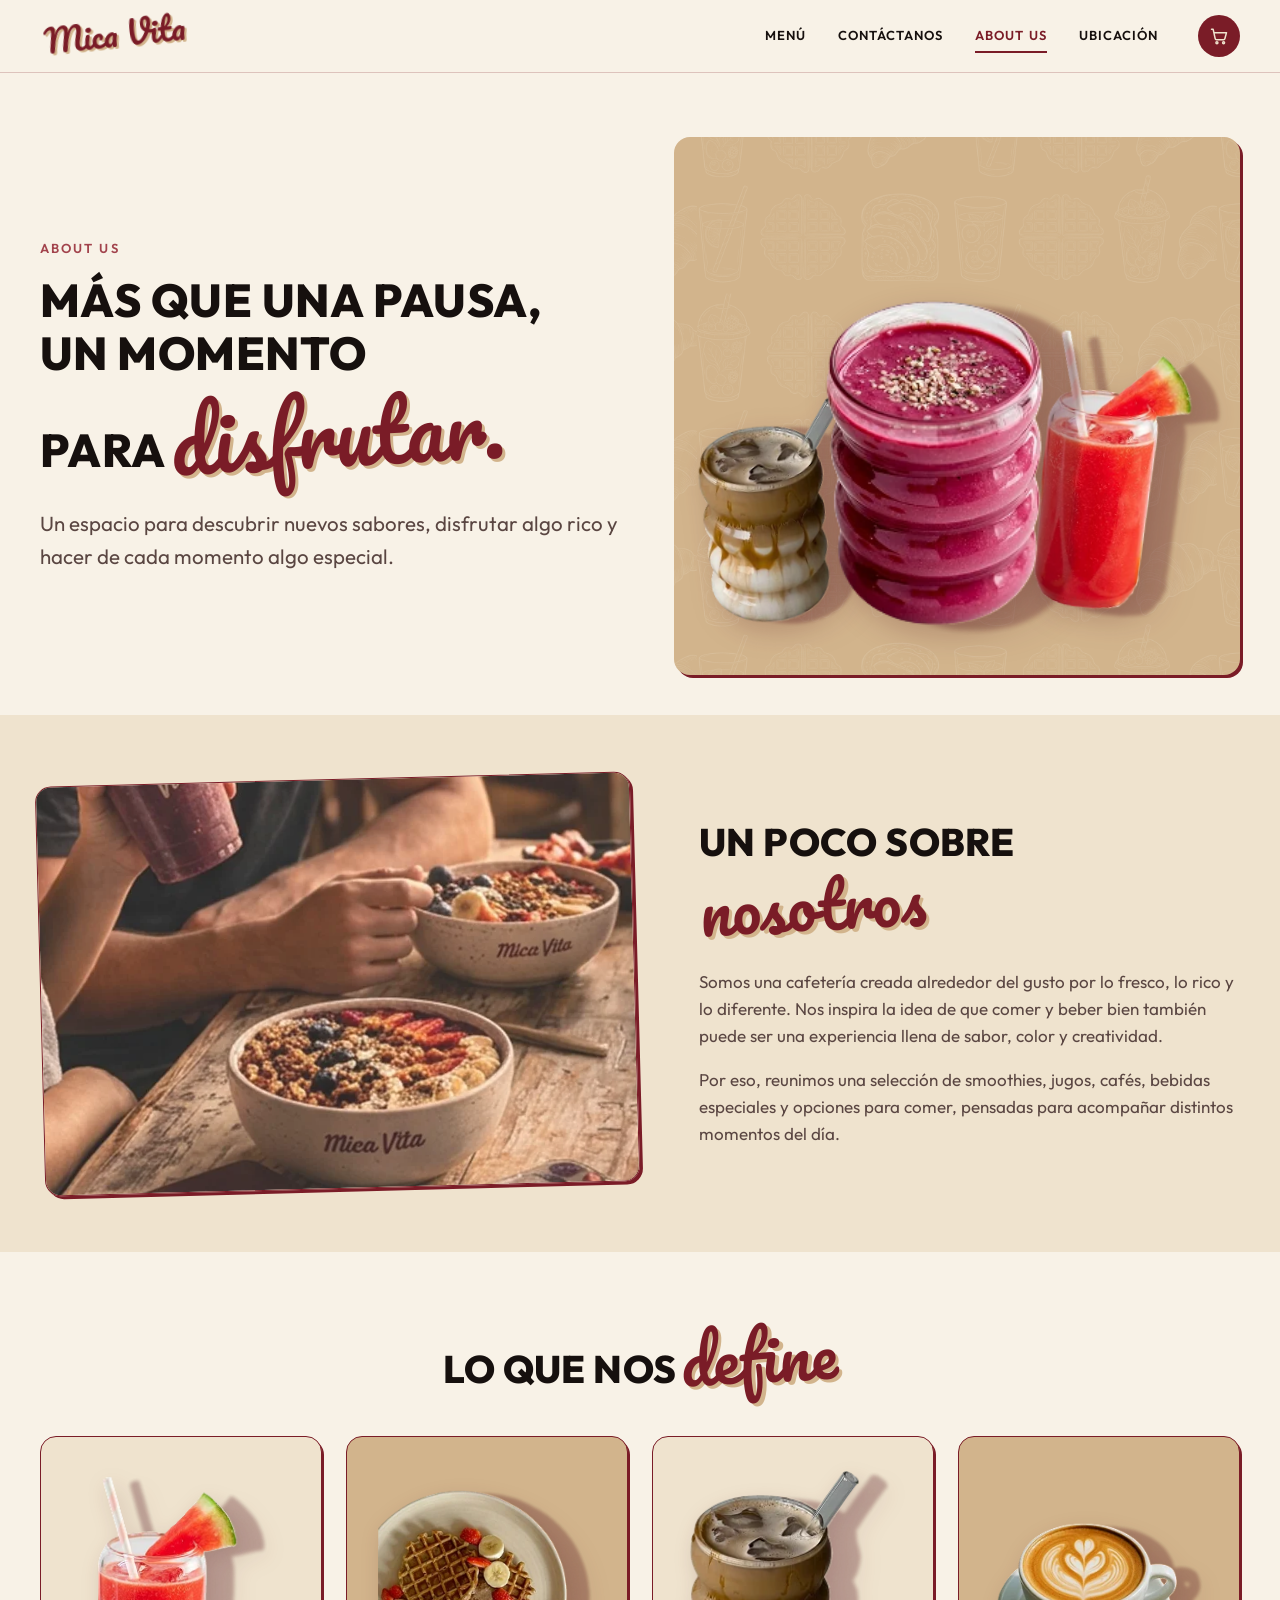
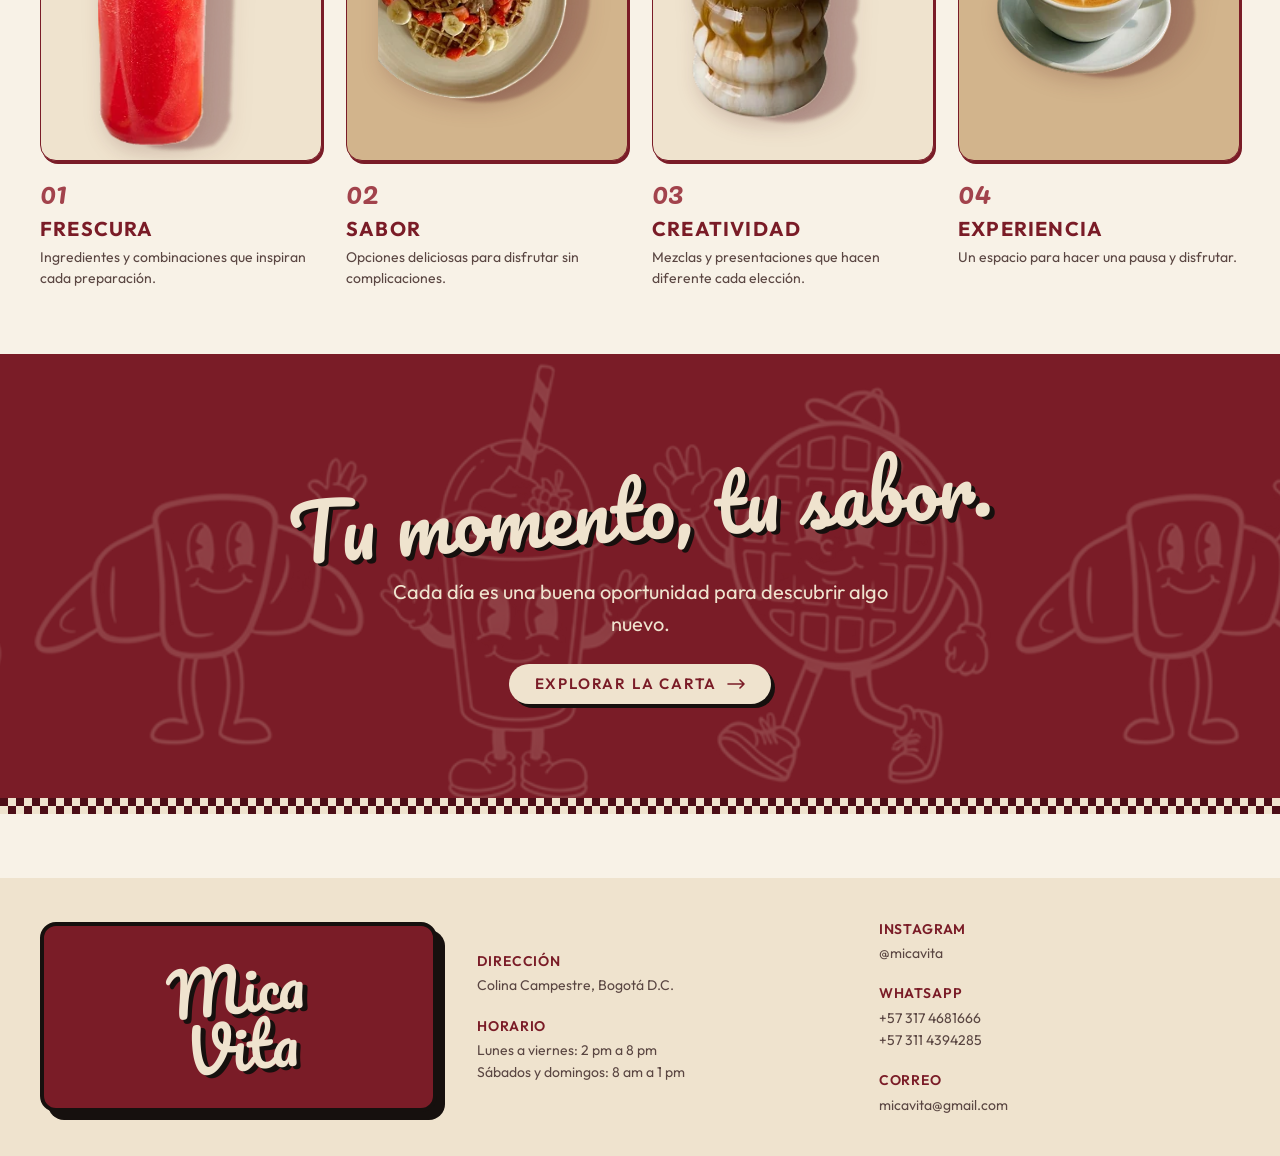
==== about.html @ 63eb03be "Agrega las páginas About us y Ubicación - about.html: hero, historia, lo que nos define y cierre con" ====
<!doctype html>
<html lang="es-CO">
<head>
  <meta charset="utf-8">
  <meta name="viewport" content="width=device-width, initial-scale=1">
  <title>About us · Mica Vita</title>
  <meta name="description" content="Conoce Mica Vita: una cafetería creada alrededor del gusto por lo fresco, lo rico y lo diferente.">
  <meta name="theme-color" content="#7A1C27">
  <link rel="icon" href="img/illustrations/favicon.svg" type="image/svg+xml">
  <link rel="preload" href="fonts/Pacifico-Regular.woff2" as="font" type="font/woff2" crossorigin>
  <link rel="stylesheet" href="css/tokens.css">
  <link rel="stylesheet" href="css/base.css">
  <link rel="stylesheet" href="css/components.css">
</head>
<body data-page="about">
  <a class="skip-link" href="#contenido">Saltar al contenido</a>

  <!-- SECCIÓN A -->
  <header class="site-header">
    <div class="container header-inner">
      <a class="logo" href="index.html" aria-label="Mica Vita, inicio">Mica Vita</a>
      <nav id="site-nav" class="site-nav" aria-label="Principal">
        <ul>
          <li><a href="menu.html" data-page="menu">Menú</a></li>
          <li><a href="contacto.html" data-page="contacto">Contáctanos</a></li>
          <li><a href="about.html" data-page="about">About us</a></li>
          <li><a href="ubicacion.html" data-page="ubicacion">Ubicación</a></li>
        </ul>
      </nav>
      <button class="cart-btn" type="button" aria-label="Carrito, 0 productos">
        <svg width="20" height="20" viewBox="0 0 24 24" fill="none" stroke="currentColor" stroke-width="1.8" stroke-linecap="round" stroke-linejoin="round" aria-hidden="true"><path d="M3 4h2l2.4 11.2a1.5 1.5 0 0 0 1.5 1.2h8.6a1.5 1.5 0 0 0 1.5-1.1L21 8H6.2"/><circle cx="9.5" cy="20" r="1.2"/><circle cx="17.5" cy="20" r="1.2"/></svg>
        <span class="cart-count" hidden>0</span>
      </button>
      <button class="nav-toggle" type="button" aria-expanded="false" aria-controls="site-nav" aria-label="Abrir menú">
        <span></span><span></span><span></span>
      </button>
    </div>
  </header>

  <main id="contenido">
    <!-- SECCIÓN A · Hero -->
    <section class="ab-hero container" aria-labelledby="ab-hero-title">
      <div class="ab-hero-copy">
        <p class="eyebrow">About us</p>
        <h1 class="mix-title" id="ab-hero-title"><span class="mix-sans">Más que una pausa, un momento para</span> <span class="mix-script">disfrutar.</span></h1>
        <p class="ab-lead">Un espacio para descubrir nuevos sabores, disfrutar algo rico y hacer de cada momento algo especial.</p>
      </div>
      <div class="ab-hero-art" aria-hidden="true">
        <img class="ab-hero-main" src="img/menu/frutos-rojos.webp" alt="" width="600" height="700">
        <img class="ab-hero-side ab-hero-side--a" src="img/menu/iced-latte.webp" alt="" width="600" height="700" loading="lazy">
        <img class="ab-hero-side ab-hero-side--b" src="img/menu/sandia.webp" alt="" width="600" height="700" loading="lazy">
      </div>
    </section>

    <!-- SECCIÓN B · Nuestra historia -->
    <section class="ab-story" aria-labelledby="ab-story-title">
      <div class="container ab-story-inner">
        <figure class="ab-story-photo">
          <img src="img/home/hecho-para-disfrutar.webp" alt="Bowls de açaí con frutas frescas, granola y un smoothie Mica Vita sobre una mesa de madera" width="900" height="563" loading="lazy">
        </figure>
        <div class="ab-story-copy">
          <h2 class="mix-title" id="ab-story-title"><span class="mix-sans">Un poco sobre</span> <span class="mix-script">nosotros</span></h2>
          <p>Somos una cafetería creada alrededor del gusto por lo fresco, lo rico y lo diferente. Nos inspira la idea de que comer y beber bien también puede ser una experiencia llena de sabor, color y creatividad.</p>
          <p>Por eso, reunimos una selección de smoothies, jugos, cafés, bebidas especiales y opciones para comer, pensadas para acompañar distintos momentos del día.</p>
        </div>
      </div>
    </section>

    <!-- SECCIÓN C · Nuestra esencia -->
    <section class="section container ab-essence" aria-labelledby="ab-essence-title">
      <h2 class="mix-title mix-title--center" id="ab-essence-title"><span class="mix-sans">Lo que nos</span> <span class="mix-script">define</span></h2>
      <ul class="essence-grid">
        <li class="essence-card">
          <div class="essence-media essence-media--beige"><img src="img/menu/sandia.webp" alt="Jugo de sandía con una tajada de sandía fresca" width="600" height="700" loading="lazy"></div>
          <span class="essence-num">01</span>
          <h3>Frescura</h3>
          <p>Ingredientes y combinaciones que inspiran cada preparación.</p>
        </li>
        <li class="essence-card">
          <div class="essence-media essence-media--tan"><img src="img/menu/wafle.webp" alt="Wafle de banano y avena con fresas y banano" width="600" height="700" loading="lazy"></div>
          <span class="essence-num">02</span>
          <h3>Sabor</h3>
          <p>Opciones deliciosas para disfrutar sin complicaciones.</p>
        </li>
        <li class="essence-card">
          <div class="essence-media essence-media--beige"><img src="img/menu/iced-latte.webp" alt="Iced latte en vaso de vidrio ondulado" width="600" height="700" loading="lazy"></div>
          <span class="essence-num">03</span>
          <h3>Creatividad</h3>
          <p>Mezclas y presentaciones que hacen diferente cada elección.</p>
        </li>
        <li class="essence-card">
          <div class="essence-media essence-media--tan"><img src="img/menu/latte.webp" alt="Latte con arte en la espuma" width="600" height="700" loading="lazy"></div>
          <span class="essence-num">04</span>
          <h3>Experiencia</h3>
          <p>Un espacio para hacer una pausa y disfrutar.</p>
        </li>
      </ul>
    </section>

    <!-- SECCIÓN D · Mensaje de cierre -->
    <section class="brand-banner brand-banner--home cta-banner" aria-labelledby="ab-cta-title">
      <div class="cta-inner">
        <h2 class="cta-title" id="ab-cta-title">Tu momento, tu sabor.</h2>
        <p class="cta-text">Cada día es una buena oportunidad para descubrir algo nuevo.</p>
        <a class="btn btn--light" href="menu.html">Explorar la carta <svg width="18" height="10" viewBox="0 0 18 10" fill="none" stroke="currentColor" stroke-width="1.6" stroke-linecap="round" stroke-linejoin="round" aria-hidden="true"><path d="M1 5h16M13 1l4 4-4 4"/></svg></a>
      </div>
    </section>
  </main>

  <!-- SECCIÓN Z -->
  <footer class="site-footer" id="ubicacion">
    <div class="container footer-inner">
      <a class="footer-brand" href="index.html" aria-label="Mica Vita, inicio">
        <span class="logo">Mica<br>Vita</span>
      </a>
      <div class="footer-col">
        <p class="footer-label">Dirección</p>
        <p>Colina Campestre, Bogotá D.C.</p>
        <p class="footer-label">Horario</p>
        <p>Lunes a viernes: 2 pm a 8 pm</p>
        <p>Sábados y domingos: 8 am a 1 pm</p>
      </div>
      <div class="footer-col">
        <p class="footer-label">Instagram</p>
        <a href="https://instagram.com/micavita" target="_blank" rel="noopener">@micavita</a>
        <p class="footer-label">WhatsApp</p>
        <a href="https://wa.me/573174681666" target="_blank" rel="noopener">+57 317 4681666</a>
        <a href="https://wa.me/573114394285" target="_blank" rel="noopener">+57 311 4394285</a>
        <p class="footer-label">Correo</p>
        <a href="mailto:micavita@gmail.com">micavita@gmail.com</a>
      </div>
    </div>
  </footer>

  <script src="js/main.js"></script>
</body>
</html>
---- css/tokens.css ----
/* ==========================================================
   Mica Vita — Design tokens
   ========================================================== */

/* Fuentes de marca (colocar los .woff2 en /fonts).
   Si no están, el sitio usa Pacifico y Outfit (incluidas en /fonts),
   las alternativas que indica el manual de marca. */
@font-face {
  font-family: "Bukhari Script";
  src: url("../fonts/BukhariScript.woff2") format("woff2");
  font-weight: 400;
  font-display: swap;
}
@font-face {
  font-family: "Utendo";
  src: url("../fonts/Utendo-Regular.woff2") format("woff2");
  font-weight: 400;
  font-display: swap;
}
@font-face {
  font-family: "Utendo";
  src: url("../fonts/Utendo-SemiBold.woff2") format("woff2");
  font-weight: 600;
  font-display: swap;
}
@font-face {
  font-family: "Utendo";
  src: url("../fonts/Utendo-Bold.woff2") format("woff2");
  font-weight: 700;
  font-display: swap;
}

/* Alternativas abiertas (OFL) incluidas en /fonts */
@font-face { font-family: "Pacifico"; src: url("../fonts/Pacifico-Regular.woff2") format("woff2"); font-weight: 400; font-display: swap; }
@font-face { font-family: "Outfit"; src: url("../fonts/Outfit-400.woff2") format("woff2"); font-weight: 400; font-display: swap; }
@font-face { font-family: "Outfit"; src: url("../fonts/Outfit-600.woff2") format("woff2"); font-weight: 600; font-display: swap; }
@font-face { font-family: "Outfit"; src: url("../fonts/Outfit-700.woff2") format("woff2"); font-weight: 700; font-display: swap; }
@font-face { font-family: "Outfit"; src: url("../fonts/Outfit-800.woff2") format("woff2"); font-weight: 800; font-display: swap; }

:root {
  /* Primario */
  --color-primary: #7A1C27;
  --color-primary-dark: #4C0E17;
  --color-primary-light: #A2434C;

  /* Secundario */
  --color-beige: #EFE3CE;
  --color-tan: #D2B48C;

  /* Neutros */
  --color-black: #16100E; /* Negro Espresso (manual de marca) */
  --color-text: #5A4642;
  --color-bg: #F8F2E7;
  --color-white: #FFFDF9;

  /* Promociones */
  --color-promo: #EFE3CE;

  /* Estados */
  --color-success: #2E6B3F;
  --color-error: #B3261E;

  /* Tipografía */
  --font-script: "Bukhari Script", "Pacifico", "Brush Script MT", cursive;
  --font-sans: "Utendo", "Outfit", "Helvetica Neue", Arial, sans-serif;

  --fs-h1: 72px;
  --fs-h2: 48px;
  --fs-h3: 28px;
  --fs-body: 17px;
  --fs-btn: 15px;
  --fs-small: 14px;
  --fs-xs: 12px;

  /* Espaciado */
  --space-1: 4px;
  --space-2: 8px;
  --space-3: 16px;
  --space-4: 24px;
  --space-5: 40px;
  --space-6: 64px;

  /* Radios */
  --radius-sm: 8px;
  --radius-md: 16px;
  --radius-pill: 999px;

  /* Sombras retro */
  --shadow-retro: 3px 3px 0 var(--color-primary);
  --shadow-retro-soft: 3px 3px 0 var(--color-tan);
  --shadow-hard: 4px 4px 0 var(--color-black);
  --tilt: -6deg; /* inclinación del logo: entre -5° y -8° */

  /* Layout */
  --container: 1200px;
  --header-h: 72px;
}

@media (max-width: 767px) {
  :root {
    --fs-h1: 48px;
    --fs-h2: 36px;
    --fs-h3: 22px;
    --fs-body: 16px;
    --header-h: 64px;
  }
}
---- css/base.css ----
/* ==========================================================
   Mica Vita — Base
   ========================================================== */

*,
*::before,
*::after {
  box-sizing: border-box;
}

html {
  scroll-behavior: smooth;
  scroll-padding-top: calc(var(--header-h) + 16px);
  -webkit-text-size-adjust: 100%;
}

@media (prefers-reduced-motion: reduce) {
  html { scroll-behavior: auto; }
  *, *::before, *::after { transition: none !important; animation: none !important; }
}

body {
  margin: 0;
  background: var(--color-bg);
  color: var(--color-text);
  font-family: var(--font-sans);
  font-size: var(--fs-body);
  line-height: 1.6;
  -webkit-font-smoothing: antialiased;
  overflow-x: hidden;
}

img,
svg {
  display: block;
  max-width: 100%;
}

a {
  color: inherit;
}

button {
  font: inherit;
}

h1,
h2,
h3,
p {
  margin: 0;
}

h1 {
  font-family: var(--font-script);
  font-weight: 400;
  font-size: var(--fs-h1);
  line-height: 1.2;
  color: var(--color-primary);
}

h2 {
  font-family: var(--font-script);
  font-weight: 400;
  font-size: var(--fs-h2);
  line-height: 1.25;
  color: var(--color-primary);
  text-wrap: balance;
}

h3 {
  font-family: var(--font-sans);
  font-weight: 700;
  font-size: var(--fs-h3);
  line-height: 1.2;
  text-transform: uppercase;
  color: var(--color-black);
}

.container {
  width: min(100% - 32px, var(--container));
  margin-inline: auto;
}

.section {
  padding-block: var(--space-5);
}

:focus-visible {
  outline: 2px solid var(--color-primary-light);
  outline-offset: 3px;
}

.sr-only {
  position: absolute;
  width: 1px;
  height: 1px;
  padding: 0;
  margin: -1px;
  overflow: hidden;
  clip: rect(0, 0, 0, 0);
  white-space: nowrap;
  border: 0;
}

.skip-link {
  position: absolute;
  left: 16px;
  top: -60px;
  z-index: 200;
  background: var(--color-primary);
  color: var(--color-beige);
  padding: 10px 16px;
  border-radius: var(--radius-pill);
  text-decoration: none;
  font-weight: 600;
}
.skip-link:focus {
  top: 12px;
}

/* ---------- Botón ---------- */
.btn {
  display: inline-flex;
  align-items: center;
  justify-content: center;
  gap: 10px;
  min-height: 40px;
  padding: 10px 26px;
  border: 0;
  border-radius: var(--radius-pill);
  background: var(--color-primary);
  color: var(--color-beige);
  font-family: var(--font-sans);
  font-weight: 600;
  font-size: var(--fs-btn);
  line-height: 1;
  letter-spacing: 0.12em;
  text-transform: uppercase;
  text-decoration: none;
  cursor: pointer;
  transition: background-color 0.2s ease, transform 0.2s ease;
}
.btn:hover {
  background: var(--color-primary-dark);
}
.btn:active {
  transform: translateY(1px);
}
.btn svg {
  transition: transform 0.2s ease;
}
.btn:hover svg {
  transform: translateX(3px);
}

/* ---------- Imágenes con respaldo ---------- */
.media {
  position: relative;
  overflow: hidden;
  --ph-color: var(--color-primary);
}
.media > img {
  width: 100%;
  height: 100%;
  object-fit: cover;
}
.media.is-missing::after {
  content: attr(data-label);
  position: absolute;
  inset: 0;
  display: grid;
  place-items: center;
  padding: 12px;
  text-align: center;
  font-family: var(--font-script);
  font-size: clamp(22px, 3vw, 40px);
  line-height: 1.05;
  color: var(--ph-color);
  opacity: 0.35;
}
---- css/components.css ----
/* ==========================================================
   Mica Vita — Componentes
   ========================================================== */

/* ---------- SECCIÓN A · Header ---------- */
.site-header {
  position: sticky;
  top: 0;
  z-index: 50;
  background: var(--color-bg);
  border-bottom: 1px solid rgba(122, 28, 39, 0.22);
}

.header-inner {
  position: relative;
  display: flex;
  align-items: center;
  gap: var(--space-5);
  min-height: var(--header-h);
}

.logo {
  display: inline-block;
  margin-right: auto;
  padding: 4px 4px 8px;
  font-family: var(--font-script);
  font-size: 32px;
  line-height: 1.1;
  transform: rotate(var(--tilt));
  text-shadow: 2px 2px 0 var(--color-tan);
  color: var(--color-primary);
  text-decoration: none;
  white-space: nowrap;
}

.site-nav ul {
  display: flex;
  gap: 32px;
  margin: 0;
  padding: 0;
  list-style: none;
}

.site-nav a {
  display: inline-block;
  padding: 6px 0;
  border-bottom: 2px solid transparent;
  font-size: 13px;
  font-weight: 600;
  letter-spacing: 0.08em;
  text-transform: uppercase;
  text-decoration: none;
  color: var(--color-black);
  transition: color 0.2s ease, border-color 0.2s ease;
}
.site-nav a:hover,
.site-nav a[aria-current="page"] {
  color: var(--color-primary);
  border-color: var(--color-primary);
}

.cart-btn {
  position: relative;
  flex: none;
  display: grid;
  place-items: center;
  width: 42px;
  height: 42px;
  border: 0;
  border-radius: 50%;
  background: var(--color-primary);
  color: var(--color-beige);
  cursor: pointer;
  transition: background-color 0.2s ease;
}
.cart-btn:hover {
  background: var(--color-primary-dark);
}
.cart-count {
  position: absolute;
  top: -4px;
  right: -4px;
  display: grid;
  place-items: center;
  min-width: 19px;
  height: 19px;
  padding: 0 5px;
  border-radius: 10px;
  background: var(--color-tan);
  color: var(--color-primary-dark);
  font-size: 11px;
  font-weight: 700;
  line-height: 1;
}
.cart-count[hidden] {
  display: none;
}
.cart-btn.is-bumped {
  animation: bump 0.35s ease;
}
@keyframes bump {
  40% { transform: scale(1.15); }
}

.nav-toggle {
  display: none;
  flex: none;
  flex-direction: column;
  justify-content: center;
  gap: 5px;
  width: 42px;
  height: 42px;
  padding: 0 10px;
  border: 1.5px solid var(--color-primary);
  border-radius: 50%;
  background: transparent;
  cursor: pointer;
}
.nav-toggle span {
  display: block;
  height: 2px;
  border-radius: 2px;
  background: var(--color-primary);
  transition: transform 0.2s ease, opacity 0.2s ease;
}
.nav-toggle[aria-expanded="true"] span:nth-child(1) { transform: translateY(7px) rotate(45deg); }
.nav-toggle[aria-expanded="true"] span:nth-child(2) { opacity: 0; }
.nav-toggle[aria-expanded="true"] span:nth-child(3) { transform: translateY(-7px) rotate(-45deg); }

@media (max-width: 860px) {
  .header-inner { gap: var(--space-3); }
  .site-nav ul { gap: 20px; }
}

@media (max-width: 767px) {
  .logo { font-size: 27px; }
  .nav-toggle { display: flex; }
  .site-nav {
    position: absolute;
    top: 100%;
    left: -16px;
    right: -16px;
    display: none;
    background: var(--color-bg);
    border-bottom: 1px solid rgba(122, 28, 39, 0.22);
    box-shadow: 0 12px 24px rgba(76, 14, 23, 0.08);
  }
  .site-nav.is-open { display: block; }
  .site-nav ul {
    flex-direction: column;
    gap: 0;
    padding: 4px 16px 16px;
  }
  .site-nav a {
    display: block;
    padding: 14px 0;
    border-bottom: 1px solid rgba(122, 28, 39, 0.12);
  }
  .site-nav a[aria-current="page"] {
    border-bottom-color: rgba(122, 28, 39, 0.12);
  }
}

/* ---------- Home · Hero ---------- */
.hero {
  padding-top: var(--space-4);
}
.hero-frame {
  position: relative;
}
.hero-sticker {
  position: absolute;
  top: 7%;
  left: 50%;
  display: grid;
  justify-items: center;
  padding: 0.6em 1.6em 0.75em;
  border: 4px solid var(--color-black);
  border-radius: var(--radius-pill);
  background: var(--color-beige);
  box-shadow: 8px 8px 0 var(--color-black);
  font-size: clamp(12px, 2.2vw, 30px);
  line-height: 1;
  transform: translateX(-50%) rotate(var(--tilt));
  pointer-events: none;
}
.hero-sticker b {
  font-family: var(--font-sans);
  font-weight: 800;
  font-size: 1.5em;
  letter-spacing: 0.01em;
  color: var(--color-black);
}
.hero-sticker i {
  margin-top: 0.1em;
  font-family: var(--font-script);
  font-style: normal;
  font-size: 1.7em;
  line-height: 1.2;
  color: var(--color-primary);
}
.hero-media {
  aspect-ratio: 16 / 8.5;
  border-radius: var(--radius-md);
  background: linear-gradient(135deg, #6b3a2c 0%, #3a1d16 60%, #2a1410 100%);
  --ph-color: var(--color-beige);
}
@media (max-width: 767px) {
  .hero-media { aspect-ratio: 4 / 3.4; }
}

/* ---------- Home · Hecho para disfrutar ---------- */
.about {
  margin-top: var(--space-5);
  background: var(--color-beige);
  padding-block: var(--space-4);
}
.about-inner {
  display: grid;
  grid-template-columns: minmax(0, 1fr) minmax(0, 1.4fr);
  gap: var(--space-5);
  align-items: center;
}
.about-media {
  aspect-ratio: 16 / 10;
  border-radius: 14px;
  background: linear-gradient(135deg, #8a5a44, #4a2a20);
  --ph-color: var(--color-beige);
}
.about-title {
  display: flex;
  flex-wrap: wrap;
  align-items: baseline;
  gap: 4px 12px;
  margin-bottom: var(--space-3);
  font-family: var(--font-sans);
  font-weight: 600;
  font-size: 22px;
  letter-spacing: 0.04em;
  line-height: 1.2;
  color: var(--color-black);
  text-transform: uppercase;
}
.about-title .script {
  font-family: var(--font-script);
  font-weight: 400;
  font-size: 46px;
  letter-spacing: 0;
  text-transform: none;
  color: var(--color-primary);
}
.about-copy p {
  max-width: 56ch;
}
.about-actions {
  display: flex;
  justify-content: flex-end;
  margin-top: var(--space-4);
}
@media (max-width: 767px) {
  .about-inner { grid-template-columns: 1fr; gap: var(--space-4); }
  .about-title .script { font-size: 40px; }
  .about-actions { justify-content: flex-start; }
}

/* ---------- Encabezado de sección ---------- */
.section-head {
  display: flex;
  flex-wrap: wrap;
  align-items: baseline;
  gap: 4px 14px;
  margin-bottom: var(--space-4);
}
.section-head .kicker {
  font-size: 13px;
  font-weight: 600;
  letter-spacing: 0.06em;
  text-transform: uppercase;
  color: var(--color-black);
}

/* ---------- Home · Best Sellers ---------- */
.bs-grid {
  display: grid;
  grid-template-columns: repeat(3, minmax(0, 1fr));
  gap: var(--space-4);
  margin: 0;
  padding: 0;
  list-style: none;
}
.bs-media {
  aspect-ratio: 1 / 0.86;
  border-radius: var(--radius-md);
  background: var(--color-tan);
  box-shadow: var(--shadow-retro);
}
.bs-media > img {
  width: 74%;
  object-fit: contain;
  object-position: center;
  padding: 6% 0 6% 6%;
}
.bs-media.is-missing::after {
  justify-content: start;
  padding-left: 18%;
}
.bs-name {
  position: absolute;
  top: 0;
  right: 6%;
  bottom: 0;
  z-index: 1;
  display: flex;
  align-items: center;
  justify-content: center;
  writing-mode: vertical-rl;
  transform: rotate(180deg);
  font-family: var(--font-script);
  font-size: clamp(36px, 4.4vw, 56px);
  line-height: 1;
  color: var(--color-beige);
  text-shadow: -3px 3px 0 var(--color-primary);
  pointer-events: none;
}
.bs-info {
  margin-top: var(--space-3);
  padding: 16px 18px;
  border: 1px solid rgba(122, 28, 39, 0.25);
  border-radius: 14px;
  background: var(--color-beige);
  box-shadow: var(--shadow-retro-soft);
}
.bs-info h3 {
  margin-bottom: 6px;
  font-size: 14px;
  font-weight: 600;
  letter-spacing: 0.04em;
  color: var(--color-primary);
}
.bs-info p {
  font-size: var(--fs-small);
  line-height: 1.55;
}
@media (max-width: 767px) {
  .bs-grid { grid-template-columns: 1fr; gap: var(--space-5); }
}

/* ---------- Banners de marca ---------- */
.brand-banner {
  position: relative;
  display: grid;
  place-items: center;
  overflow: hidden;
  padding: 120px 16px;
  background: var(--color-primary);
  isolation: isolate;
}
.brand-banner::before {
  content: "";
  position: absolute;
  inset: 0;
  z-index: -1;
  background: url("../img/illustrations/pattern.svg") repeat center / 240px;
  opacity: 0.13;
}
.brand-banner::after {
  content: "";
  position: absolute;
  left: 0;
  right: 0;
  bottom: 0;
  height: 16px;
  background: repeating-conic-gradient(var(--color-beige) 0 25%, var(--color-primary-dark) 0 50%) 0 0 / 16px 16px;
}
.banner-mascot {
  position: absolute;
  bottom: 16px;
  z-index: 0;
  height: 70%;
  width: auto;
  opacity: 0.38;
  pointer-events: none;
}
.banner-mascot--left { left: max(2%, 12px); }
.banner-mascot--right { right: max(2%, 12px); }
@media (max-width: 767px) {
  .banner-mascot { height: 44%; opacity: 0.5; }
}
.banner-phrase {
  position: relative;
  z-index: 1;
  text-shadow: 4px 4px 0 var(--color-black);
  font-family: var(--font-script);
  font-weight: 400;
  font-size: clamp(42px, 6vw, 76px);
  line-height: 1.1;
  color: var(--color-beige);
  text-align: center;
  transform: rotate(-4deg);
}
.banner-phrase::after {
  content: "";
  display: block;
  width: 100%;
  height: 3px;
  margin: 6px 0 0;
  border-radius: 3px;
  background: var(--color-tan);
  transform: rotate(-1.2deg);
  box-shadow: none;
}

.brand-banner--menu {
  padding-block: 72px;
}
.banner-label {
  position: relative;
  z-index: 1;
  padding: 6px 44px 14px;
  border-radius: 14px;
  background: var(--color-beige);
  border: 4px solid var(--color-black);
  box-shadow: 8px 8px 0 var(--color-black);
  transform: rotate(-4deg);
}
.banner-label h1 {
  font-size: clamp(44px, 5.4vw, 64px);
}
@media (max-width: 767px) {
  .brand-banner { padding-block: 84px; }
  .brand-banner--menu { padding-block: 56px; }
}

/* ---------- Carrusel (Merch y Menú) ---------- */
.carousel {
  display: grid;
  grid-template-columns: 76px 40px minmax(0, 1fr) 40px;
  gap: var(--space-3);
  align-items: center;
  margin-block: var(--space-5);
}
.rail {
  align-self: stretch;
  display: flex;
  align-items: center;
  justify-content: center;
  min-height: 260px;
  padding: 16px 0;
  border-radius: var(--radius-md);
  background: var(--color-primary);
  box-shadow: var(--shadow-retro-soft);
}
.rail h2 {
  writing-mode: vertical-rl;
  transform: rotate(180deg);
  font-size: 38px;
  line-height: 1.3;
  color: var(--color-beige);
  text-shadow: -3px 3px 0 var(--color-primary-dark);
}
.arrow {
  display: grid;
  place-items: center;
  width: 38px;
  height: 38px;
  padding: 0;
  border: 1.5px solid var(--color-primary);
  border-radius: 50%;
  background: transparent;
  color: var(--color-primary);
  cursor: pointer;
  transition: background-color 0.2s ease, color 0.2s ease, opacity 0.2s ease;
}
.arrow--prev svg {
  transform: rotate(180deg);
}
.arrow:hover:not(:disabled) {
  background: var(--color-primary);
  color: var(--color-beige);
}
.arrow:disabled {
  opacity: 0.3;
  cursor: default;
}
.carousel-track {
  --gap: 20px;
  --per-view: 3;
  display: grid;
  grid-auto-flow: column;
  grid-auto-columns: calc((100% - (var(--per-view) - 1) * var(--gap)) / var(--per-view));
  gap: var(--gap);
  margin: 0;
  padding: 4px 4px 22px;
  list-style: none;
  overflow-x: auto;
  overscroll-behavior-x: contain;
  scroll-snap-type: x mandatory;
  scrollbar-width: none;
}
.carousel-track::-webkit-scrollbar {
  display: none;
}
.carousel-track > li {
  scroll-snap-align: start;
}

@media (max-width: 1023px) {
  .carousel-track { --per-view: 2; }
}
@media (max-width: 767px) {
  .carousel {
    grid-template-columns: minmax(0, 1fr);
    gap: var(--space-3);
  }
  .rail {
    min-height: 0;
    padding: 10px 20px;
    justify-content: flex-start;
  }
  .rail h2 {
    writing-mode: horizontal-tb;
    transform: none;
    font-size: 34px;
  }
  .arrow { display: none; }
  .carousel-track {
    --gap: 14px;
    grid-auto-columns: 72%;
    margin-inline: -16px;
    padding-inline: 16px;
    scroll-padding-inline: 16px;
  }
}

/* ---------- Tarjeta de producto ---------- */
.card-media {
  aspect-ratio: 1 / 1.05;
  border: 1px solid var(--color-primary);
  border-radius: 14px;
  background: var(--color-white);
}
.card-media > img {
  object-fit: contain;
  padding: 8%;
}
.card-tag {
  position: absolute;
  right: 12px;
  bottom: 8px;
  z-index: 1;
  font-size: 12px;
  font-weight: 600;
  letter-spacing: 0.06em;
  color: var(--color-primary-light);
}
.card-info {
  position: relative;
  min-height: 128px;
  margin-top: 12px;
  padding: 12px 14px 18px;
  border: 1px solid var(--color-primary);
  border-radius: 14px;
  background: var(--color-beige);
  box-shadow: 2px 3px 0 var(--color-primary);
}
.card-name {
  margin-bottom: 4px;
  font-size: 14px;
  font-weight: 600;
  letter-spacing: 0.04em;
  color: var(--color-black);
}
.card-desc {
  margin-bottom: 8px;
  font-size: 13px;
  line-height: 1.5;
}
.card-price {
  font-size: 13px;
  font-weight: 600;
  color: var(--color-primary-light);
}
.add-btn {
  position: absolute;
  right: 10px;
  bottom: -15px;
  display: grid;
  place-items: center;
  width: 32px;
  height: 32px;
  padding: 0;
  border: 1px solid var(--color-primary);
  border-radius: 50%;
  background: var(--color-white);
  color: var(--color-primary);
  font-size: 19px;
  line-height: 1;
  cursor: pointer;
  transition: background-color 0.2s ease, color 0.2s ease, transform 0.15s ease;
}
.add-btn:hover {
  background: var(--color-primary);
  color: var(--color-beige);
}
.add-btn:active {
  transform: scale(0.92);
}

/* ---------- Menú · Intro y etiquetas ---------- */
.intro {
  padding-block: var(--space-6) var(--space-3);
  text-align: center;
}
.intro p {
  margin-top: var(--space-2);
  font-size: 13px;
  font-weight: 600;
  letter-spacing: 0.08em;
  text-transform: uppercase;
  color: var(--color-black);
}
.tag-legend {
  display: flex;
  flex-wrap: wrap;
  justify-content: center;
  gap: 12px 28px;
  margin: var(--space-4) 0 0;
  padding: 0;
  list-style: none;
}
.chip {
  display: inline-block;
  padding: 6px 22px;
  border: 1px solid var(--color-primary-light);
  border-radius: var(--radius-pill);
  background: var(--color-beige);
  box-shadow: 2px 2px 0 var(--color-primary-light);
  font-size: 12px;
  font-weight: 600;
  letter-spacing: 0.06em;
  text-transform: uppercase;
  color: var(--color-primary);
}

/* ---------- Contáctanos ---------- */
.contact {
  display: grid;
  grid-template-columns: minmax(0, 2fr) minmax(0, 3fr);
  gap: var(--space-6);
  align-items: start;
  padding-block: var(--space-6);
}
.contact-copy h1 {
  margin-bottom: var(--space-3);
  font-size: var(--fs-h2);
  line-height: 1.1;
}
.contact-copy p {
  max-width: 42ch;
}
.form {
  display: grid;
  grid-template-columns: repeat(2, minmax(0, 1fr));
  gap: 18px 32px;
}
.field {
  display: flex;
  flex-direction: column;
  gap: 6px;
}
.field--full {
  grid-column: 1 / -1;
}
.field label {
  font-size: 12px;
  font-weight: 600;
  letter-spacing: 0.08em;
  text-transform: uppercase;
  color: var(--color-black);
}
.field input,
.field textarea {
  width: 100%;
  padding: 9px 18px;
  border: 1px solid var(--color-primary);
  border-radius: var(--radius-pill);
  background: var(--color-beige);
  box-shadow: 2px 2px 0 var(--color-primary);
  color: var(--color-black);
  font: inherit;
  font-size: 15px;
  outline: none;
  transition: border-color 0.2s ease, box-shadow 0.2s ease;
}
.field textarea {
  min-height: 150px;
  border-radius: 14px;
  resize: vertical;
}
.field input:focus,
.field textarea:focus {
  border-color: var(--color-primary-light);
  box-shadow: 2px 2px 0 var(--color-primary), 0 0 0 2px var(--color-primary-light);
}
.field.has-error input,
.field.has-error textarea {
  border-color: var(--color-error);
  box-shadow: 2px 2px 0 var(--color-error);
}
.field-error {
  min-height: 1.2em;
  font-size: 13px;
  line-height: 1.2;
  color: var(--color-error);
}
.form-actions {
  grid-column: 1 / -1;
  display: flex;
  flex-wrap: wrap;
  align-items: center;
  justify-content: flex-end;
  gap: var(--space-3);
}
.form-status {
  font-size: var(--fs-small);
  font-weight: 600;
  color: var(--color-success);
}
@media (max-width: 860px) {
  .contact { grid-template-columns: 1fr; gap: var(--space-5); padding-block: var(--space-5); }
}
@media (max-width: 560px) {
  .form { grid-template-columns: 1fr; }
  .form-actions { justify-content: stretch; }
  .form-actions .btn { width: 100%; }
}

/* ---------- SECCIÓN Z · Footer ---------- */
.site-footer {
  margin-top: var(--space-6);
  padding-block: var(--space-5);
  background: var(--color-beige);
}
.footer-inner {
  display: grid;
  grid-template-columns: minmax(0, 1.1fr) minmax(0, 1fr) minmax(0, 1fr);
  gap: var(--space-5);
  align-items: center;
}
.footer-brand {
  border: 4px solid var(--color-black);
  box-shadow: 8px 8px 0 var(--color-black) !important;
  display: grid;
  place-items: center;
  aspect-ratio: 2.1 / 1;
  border-radius: var(--radius-md);
  background: var(--color-primary);
  box-shadow: var(--shadow-retro-soft);
  text-decoration: none;
}
.footer-brand .logo {
  margin: 0;
  padding: 0;
  font-size: clamp(44px, 5vw, 60px);
  line-height: 0.95;
  text-shadow: 4px 4px 0 var(--color-black);
  text-align: center;
  color: var(--color-beige);
}
.footer-label {
  margin: 18px 0 2px;
  font-size: 13px;
  font-weight: 600;
  letter-spacing: 0.06em;
  text-transform: uppercase;
  color: var(--color-primary);
}
.footer-col > .footer-label:first-child {
  margin-top: 0;
}
.footer-col p,
.footer-col a {
  display: block;
  font-size: var(--fs-small);
  line-height: 1.6;
  text-decoration: none;
}
.footer-col a:hover {
  color: var(--color-primary);
  text-decoration: underline;
}
@media (max-width: 767px) {
  .footer-inner { grid-template-columns: 1fr 1fr; gap: var(--space-4); }
  .footer-brand { grid-column: 1 / -1; max-width: 280px; }
}
@media (max-width: 420px) {
  .footer-inner { grid-template-columns: 1fr; }
}

/* ---------- Toast ---------- */
.toast {
  position: fixed;
  left: 50%;
  bottom: 24px;
  z-index: 100;
  max-width: calc(100% - 32px);
  padding: 12px 22px;
  border-radius: var(--radius-pill);
  background: var(--color-primary-dark);
  color: var(--color-beige);
  font-size: var(--fs-small);
  box-shadow: 0 10px 30px rgba(76, 14, 23, 0.25);
  opacity: 0;
  pointer-events: none;
  transform: translate(-50%, 16px);
  transition: opacity 0.25s ease, transform 0.25s ease;
}
.toast.is-visible {
  opacity: 1;
  transform: translate(-50%, 0);
}

/* ---------- Fotos reales (cuando existen) ---------- */
.media.is-photo > img {
  width: 100%;
  height: 100%;
  padding: 6%;
  object-fit: contain;
}
.hero-media.is-photo > img,
.about-media.is-photo > img {
  padding: 0;
  object-fit: cover;
}
.bs-media.is-photo > img {
  width: 72%;
  padding: 7% 0 7% 7%;
}
/* Patrones de ilustración del Figma */
.brand-banner--home::before {
  background: url("../img/illustrations/patron-pandilla.webp") repeat-x center / auto 100%;
  opacity: 0.22;
}
.brand-banner--menu::before {
  background: url("../img/illustrations/patron-comida.webp") repeat center / cover;
  opacity: 0.2;
}
.hero-frame:has(.is-photo) .hero-sticker {
  display: none;
}

/* ==========================================================
   Páginas About us y Ubicación
   (reutilizan tokens, botones, banners y footer del sitio)
   ========================================================== */

/* ---------- Títulos mixtos: sans en mayúsculas + palabra en script ---------- */
.eyebrow {
  margin-bottom: var(--space-3);
  font-size: 13px;
  font-weight: 600;
  letter-spacing: 0.16em;
  text-transform: uppercase;
  color: var(--color-primary-light);
}
.mix-title {
  font-family: var(--font-sans);
  font-size: inherit;
  line-height: 1.15;
  text-wrap: balance;
}
.mix-title .mix-sans {
  font-family: var(--font-sans);
  font-weight: 800;
  font-size: clamp(26px, 3vw, 40px);
  letter-spacing: 0.01em;
  text-transform: uppercase;
  color: var(--color-black);
}
.mix-title .mix-script {
  display: inline-block;
  font-family: var(--font-script);
  font-weight: 400;
  font-size: clamp(44px, 5vw, 68px);
  line-height: 1.25;
  color: var(--color-primary);
  text-shadow: 3px 3px 0 var(--color-tan);
  transform: rotate(-3deg);
}
.mix-title--center {
  text-align: center;
}
.ab-lead {
  max-width: 46ch;
  font-size: clamp(18px, 1.6vw, 21px);
  line-height: 1.6;
}

/* ---------- About · Sección A: hero ---------- */
.ab-hero {
  display: grid;
  grid-template-columns: minmax(0, 1.05fr) minmax(0, 1fr);
  gap: var(--space-5);
  align-items: center;
  padding-block: var(--space-6) var(--space-5);
}
.ab-hero .mix-title {
  margin-bottom: var(--space-4);
}
.ab-hero .mix-title .mix-sans {
  font-size: clamp(30px, 3.6vw, 50px);
}
.ab-hero .mix-title .mix-script {
  font-size: clamp(56px, 6.5vw, 92px);
}
.ab-hero-art {
  position: relative;
  aspect-ratio: 1 / 0.95;
  border-radius: var(--radius-md);
  background: var(--color-tan);
  box-shadow: var(--shadow-retro);
  overflow: hidden;
  isolation: isolate;
}
.ab-hero-art::before {
  content: "";
  position: absolute;
  inset: 0;
  z-index: -1;
  background: url("../img/illustrations/patron-comida.webp") repeat center / 520px auto;
  opacity: 0.25;
}
.ab-hero-art img {
  position: absolute;
  height: auto;
  filter: drop-shadow(6px 10px 14px rgba(76, 14, 23, 0.22));
}
.ab-hero-main {
  left: 50%;
  bottom: 4%;
  width: 52%;
  transform: translateX(-50%);
  z-index: 2;
}
.ab-hero-side {
  width: 34%;
  bottom: 8%;
}
.ab-hero-side--a {
  left: 4%;
  transform: rotate(-6deg);
}
.ab-hero-side--b {
  right: 3%;
  transform: rotate(6deg);
}

/* ---------- About · Sección B: historia ---------- */
.ab-story {
  background: var(--color-beige);
  padding-block: var(--space-6);
}
.ab-story-inner {
  display: grid;
  grid-template-columns: minmax(0, 1.1fr) minmax(0, 1fr);
  gap: var(--space-6);
  align-items: center;
}
.ab-story-photo {
  margin: 0;
  overflow: hidden;
  border: 1px solid var(--color-primary);
  border-radius: var(--radius-md);
  box-shadow: var(--shadow-retro);
  transform: rotate(-1.5deg);
}
.ab-story-photo img {
  width: 100%;
  height: auto;
  aspect-ratio: 16 / 11;
  object-fit: cover;
}
.ab-story-copy .mix-title {
  margin-bottom: var(--space-4);
}
.ab-story-copy p {
  max-width: 52ch;
}
.ab-story-copy p + p {
  margin-top: var(--space-3);
}

/* ---------- About · Sección C: esencia ---------- */
.ab-essence {
  padding-block: var(--space-6);
}
.ab-essence .mix-title {
  margin-bottom: var(--space-5);
}
.essence-grid {
  display: grid;
  grid-template-columns: repeat(4, minmax(0, 1fr));
  gap: var(--space-4);
  margin: 0;
  padding: 0;
  list-style: none;
}
.essence-card {
  position: relative;
}
.essence-media {
  display: grid;
  place-items: center;
  aspect-ratio: 1 / 1.15;
  margin-bottom: var(--space-3);
  border: 1px solid var(--color-primary);
  border-radius: var(--radius-md);
  box-shadow: 2px 3px 0 var(--color-primary);
  overflow: hidden;
}
.essence-media--beige { background: var(--color-beige); }
.essence-media--tan { background: var(--color-tan); }
.essence-media img {
  width: 78%;
  height: 86%;
  object-fit: contain;
  filter: drop-shadow(4px 8px 10px rgba(76, 14, 23, 0.18));
  transition: transform 0.35s ease;
}
.essence-card:hover .essence-media img {
  transform: scale(1.04) rotate(-2deg);
}
.essence-num {
  font-family: var(--font-script);
  font-size: 30px;
  line-height: 1;
  color: var(--color-primary-light);
}
.essence-card h3 {
  margin: 6px 0 6px;
  font-size: 20px;
  letter-spacing: 0.06em;
  color: var(--color-primary);
}
.essence-card p {
  font-size: var(--fs-small);
  line-height: 1.55;
}

/* ---------- Banners de cierre (About y Ubicación) ---------- */
.cta-banner {
  padding-block: 110px;
}
.cta-inner {
  position: relative;
  z-index: 1;
  display: grid;
  justify-items: center;
  gap: var(--space-3);
  text-align: center;
}
.cta-title {
  font-family: var(--font-script);
  font-size: clamp(44px, 6vw, 76px);
  line-height: 1.15;
  margin-bottom: var(--space-2);
  color: var(--color-beige);
  text-shadow: 4px 4px 0 var(--color-black);
  transform: rotate(-4deg);
}
.cta-text {
  max-width: 40ch;
  margin-bottom: var(--space-2);
  font-size: clamp(17px, 1.6vw, 20px);
  color: var(--color-beige);
}
.btn--light {
  background: var(--color-beige);
  color: var(--color-primary);
  box-shadow: 4px 4px 0 var(--color-black);
}
.btn--light:hover {
  background: var(--color-white);
}

/* ---------- Ubicación · Sección A: hero ---------- */
.lo-hero {
  display: grid;
  grid-template-columns: minmax(0, 1.05fr) minmax(0, 1fr);
  gap: var(--space-6);
  align-items: center;
  padding-block: var(--space-6) var(--space-5);
}
.lo-hero-title {
  margin-bottom: var(--space-3);
  font-size: clamp(56px, 6vw, 88px);
  line-height: 1.15;
  text-shadow: 4px 4px 0 var(--color-tan);
  transform: rotate(-4deg);
  transform-origin: left;
}
.lo-hero-copy .ab-lead {
  margin-bottom: var(--space-3);
  font-weight: 600;
  color: var(--color-black);
}
.lo-hero-note {
  max-width: 46ch;
}
.lo-hero-photo {
  margin: 0;
  overflow: hidden;
  border: 1px solid var(--color-primary);
  border-radius: var(--radius-md);
  box-shadow: var(--shadow-retro);
}
.lo-hero-photo img {
  width: 100%;
  height: auto;
  aspect-ratio: 16 / 11;
  object-fit: cover;
  object-position: 55% 100%;
}

/* ---------- Ubicación · Sección B: tarjeta ---------- */
.lo-visit {
  display: grid;
  justify-items: center;
  padding-block: var(--space-5);
}
.lo-visit-title {
  margin-bottom: var(--space-4);
  text-shadow: 3px 3px 0 var(--color-tan);
}
.visit-card {
  display: flex;
  gap: var(--space-4);
  align-items: flex-start;
  width: min(100%, 760px);
  padding: var(--space-5);
  border: 1px solid var(--color-primary);
  border-radius: var(--radius-md);
  background: var(--color-beige);
  box-shadow: 6px 6px 0 var(--color-primary);
}
.visit-pin {
  flex: none;
  display: grid;
  place-items: center;
  width: 68px;
  height: 68px;
  border-radius: 50%;
  background: var(--color-primary);
  color: var(--color-beige);
  box-shadow: 3px 3px 0 var(--color-black);
}
.visit-name {
  font-family: var(--font-sans);
  font-weight: 800;
  font-size: clamp(26px, 3vw, 36px);
  letter-spacing: 0.04em;
  line-height: 1.1;
  text-transform: uppercase;
  color: var(--color-primary);
}
.visit-place {
  margin: 6px 0 var(--space-3);
  font-size: 18px;
  font-weight: 600;
  color: var(--color-black);
}

/* ---------- Ubicación · Sección C: mapa ---------- */
.lo-map {
  padding-block: var(--space-5) var(--space-6);
}
.lo-map .mix-title {
  margin-bottom: var(--space-4);
}
.map-frame {
  position: relative;
  aspect-ratio: 16 / 7;
  overflow: hidden;
  border: 2px dashed var(--color-primary-light);
  border-radius: var(--radius-md);
  background: var(--color-beige);
  isolation: isolate;
}
.map-frame::before {
  content: "";
  position: absolute;
  inset: 0;
  z-index: -1;
  background:
    linear-gradient(rgba(122, 28, 39, 0.07) 1px, transparent 1px) 0 0 / 48px 48px,
    linear-gradient(90deg, rgba(122, 28, 39, 0.07) 1px, transparent 1px) 0 0 / 48px 48px;
}
.map-frame iframe {
  display: block;
  width: 100%;
  height: 100%;
  border: 0;
}
.map-empty {
  position: absolute;
  inset: 0;
  display: grid;
  place-content: center;
  justify-items: center;
  gap: var(--space-3);
  text-align: center;
}
.map-empty p {
  font-size: 13px;
  font-weight: 600;
  letter-spacing: 0.14em;
  text-transform: uppercase;
  color: var(--color-primary);
}
.map-hint {
  margin-top: var(--space-4);
  font-size: 18px;
  font-weight: 600;
  color: var(--color-black);
}

/* ---------- Responsive de las páginas nuevas ---------- */
@media (max-width: 1023px) {
  .essence-grid { grid-template-columns: repeat(2, minmax(0, 1fr)); }
}
@media (max-width: 860px) {
  .ab-hero,
  .lo-hero,
  .ab-story-inner {
    grid-template-columns: 1fr;
    gap: var(--space-5);
  }
  .ab-hero,
  .lo-hero {
    padding-top: var(--space-5);
  }
  .ab-story-photo { transform: none; }
  .map-frame { aspect-ratio: 4 / 3; }
}
@media (max-width: 560px) {
  .essence-grid { gap: var(--space-4) var(--space-3); }
  .visit-card {
    flex-direction: column;
    padding: var(--space-4);
  }
  .cta-banner { padding-block: 84px; }
}
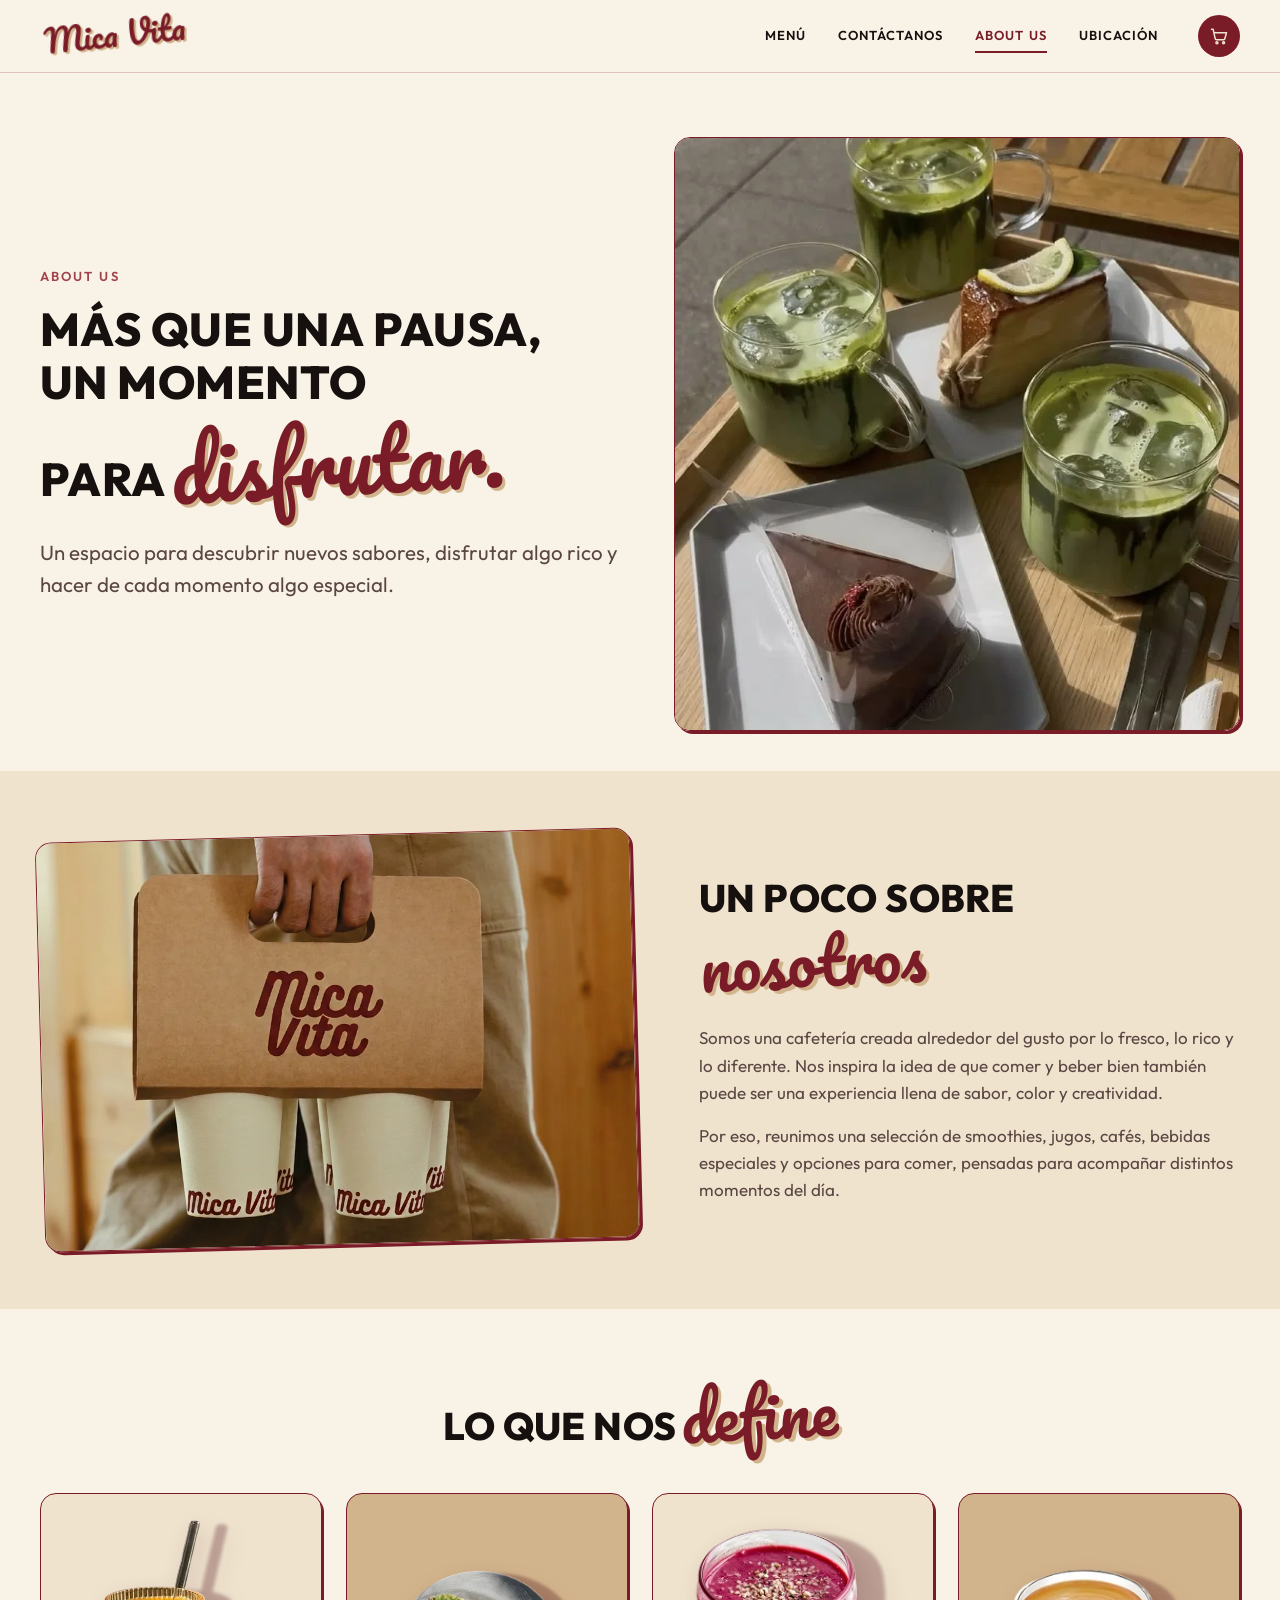
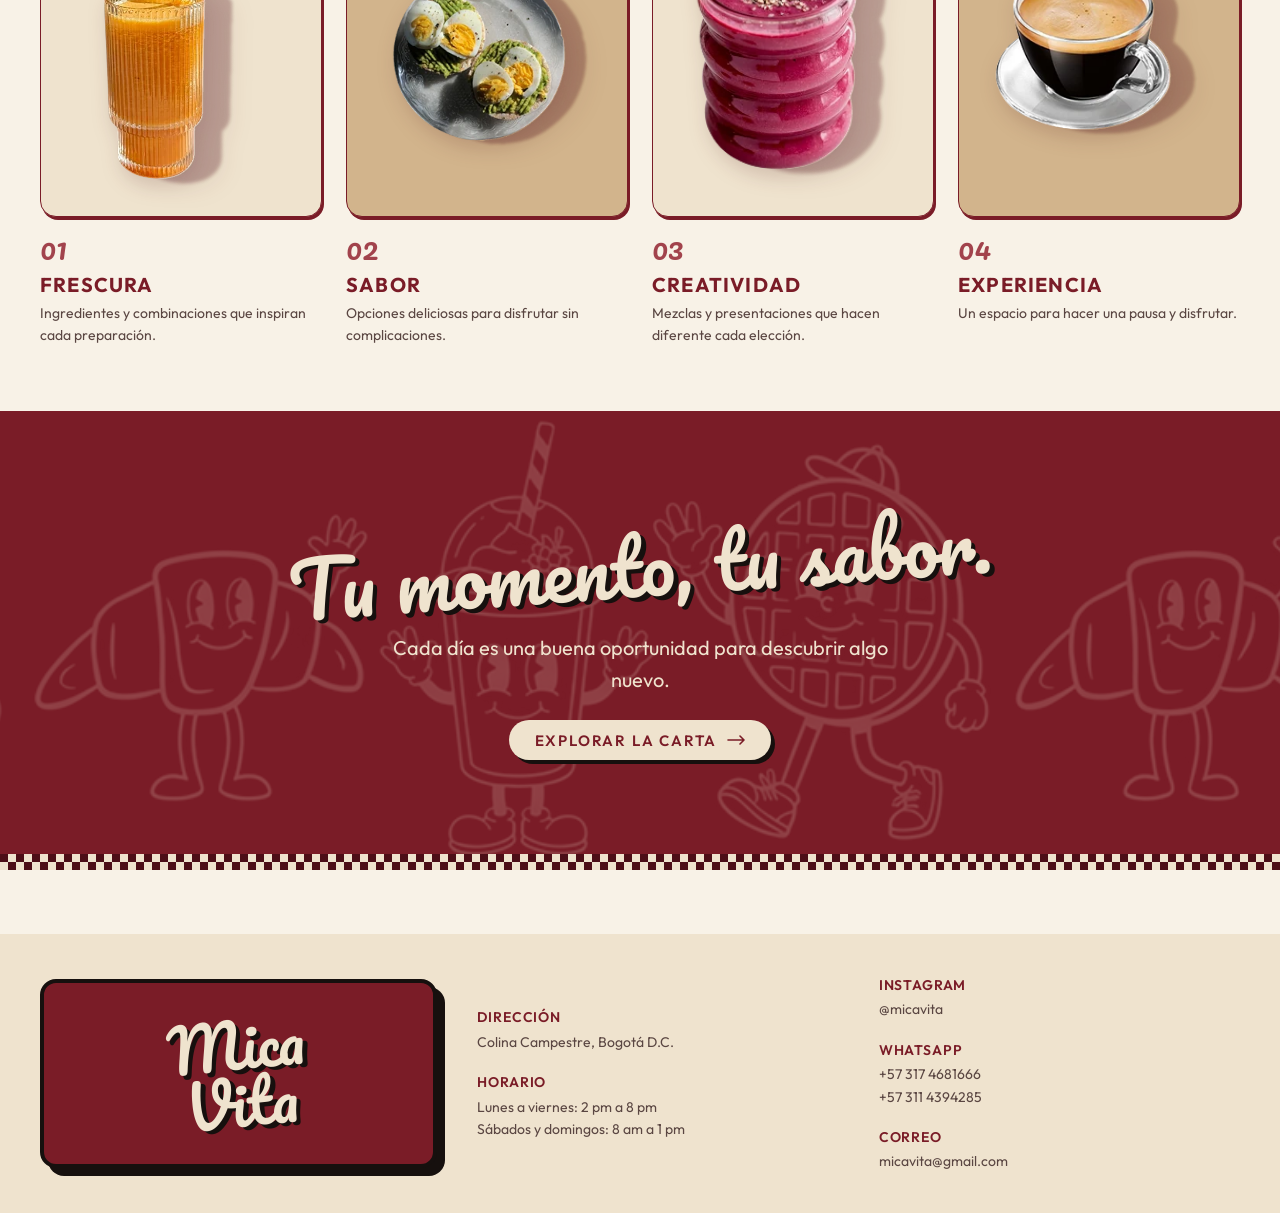
==== commit a0306fa6: "About us: nuevas imágenes de marca y de producto Co-Authored-By: Claude Opus 5.5 <noreply@anthropic." ====
--- a/about.html
+++ b/about.html
@@ -45,18 +45,16 @@
         <h1 class="mix-title" id="ab-hero-title"><span class="mix-sans">Más que una pausa, un momento para</span> <span class="mix-script">disfrutar.</span></h1>
         <p class="ab-lead">Un espacio para descubrir nuevos sabores, disfrutar algo rico y hacer de cada momento algo especial.</p>
       </div>
-      <div class="ab-hero-art" aria-hidden="true">
-        <img class="ab-hero-main" src="img/menu/frutos-rojos.webp" alt="" width="600" height="700">
-        <img class="ab-hero-side ab-hero-side--a" src="img/menu/iced-latte.webp" alt="" width="600" height="700" loading="lazy">
-        <img class="ab-hero-side ab-hero-side--b" src="img/menu/sandia.webp" alt="" width="600" height="700" loading="lazy">
-      </div>
+      <figure class="ab-hero-photo">
+        <img src="img/about/matcha.webp" alt="Iced matcha en tazas de vidrio con porciones de torta sobre una mesa de madera" width="736" height="1286" fetchpriority="high">
+      </figure>
     </section>
 
     <!-- SECCIÓN B · Nuestra historia -->
     <section class="ab-story" aria-labelledby="ab-story-title">
       <div class="container ab-story-inner">
         <figure class="ab-story-photo">
-          <img src="img/home/hecho-para-disfrutar.webp" alt="Bowls de açaí con frutas frescas, granola y un smoothie Mica Vita sobre una mesa de madera" width="900" height="563" loading="lazy">
+          <img src="img/about/empaque.webp" alt="Portavasos de cartón con el logo de Mica Vita y vasos de la marca" width="928" height="1152" loading="lazy">
         </figure>
         <div class="ab-story-copy">
           <h2 class="mix-title" id="ab-story-title"><span class="mix-sans">Un poco sobre</span> <span class="mix-script">nosotros</span></h2>
@@ -71,25 +69,25 @@
       <h2 class="mix-title mix-title--center" id="ab-essence-title"><span class="mix-sans">Lo que nos</span> <span class="mix-script">define</span></h2>
       <ul class="essence-grid">
         <li class="essence-card">
-          <div class="essence-media essence-media--beige"><img src="img/menu/sandia.webp" alt="Jugo de sandía con una tajada de sandía fresca" width="600" height="700" loading="lazy"></div>
+          <div class="essence-media essence-media--beige"><img src="img/menu/naranja.webp" alt="Jugo de naranja recién preparado" width="600" height="700" loading="lazy"></div>
           <span class="essence-num">01</span>
           <h3>Frescura</h3>
           <p>Ingredientes y combinaciones que inspiran cada preparación.</p>
         </li>
         <li class="essence-card">
-          <div class="essence-media essence-media--tan"><img src="img/menu/wafle.webp" alt="Wafle de banano y avena con fresas y banano" width="600" height="700" loading="lazy"></div>
+          <div class="essence-media essence-media--tan"><img src="img/menu/avocado-toast.webp" alt="Avocado toast con huevo sobre tostada de arroz" width="600" height="700" loading="lazy"></div>
           <span class="essence-num">02</span>
           <h3>Sabor</h3>
           <p>Opciones deliciosas para disfrutar sin complicaciones.</p>
         </li>
         <li class="essence-card">
-          <div class="essence-media essence-media--beige"><img src="img/menu/iced-latte.webp" alt="Iced latte en vaso de vidrio ondulado" width="600" height="700" loading="lazy"></div>
+          <div class="essence-media essence-media--beige"><img src="img/menu/frutos-rojos.webp" alt="Smoothie de frutos rojos con semillas en vaso de vidrio" width="600" height="700" loading="lazy"></div>
           <span class="essence-num">03</span>
           <h3>Creatividad</h3>
           <p>Mezclas y presentaciones que hacen diferente cada elección.</p>
         </li>
         <li class="essence-card">
-          <div class="essence-media essence-media--tan"><img src="img/menu/latte.webp" alt="Latte con arte en la espuma" width="600" height="700" loading="lazy"></div>
+          <div class="essence-media essence-media--tan"><img src="img/menu/tinto.webp" alt="Taza de tinto sobre su plato" width="600" height="700" loading="lazy"></div>
           <span class="essence-num">04</span>
           <h3>Experiencia</h3>
           <p>Un espacio para hacer una pausa y disfrutar.</p>
--- a/css/components.css
+++ b/css/components.css
@@ -1250,3 +1250,25 @@
   }
   .cta-banner { padding-block: 84px; }
 }
+
+/* About · fotos de marca (hero e historia) */
+.ab-hero-photo {
+  margin: 0;
+  overflow: hidden;
+  border: 1px solid var(--color-primary);
+  border-radius: var(--radius-md);
+  box-shadow: var(--shadow-retro);
+}
+.ab-hero-photo img {
+  width: 100%;
+  height: auto;
+  aspect-ratio: 1 / 1.05;
+  object-fit: cover;
+  object-position: 50% 45%;
+}
+.ab-story-photo img {
+  object-position: 50% 62%;
+}
+@media (max-width: 860px) {
+  .ab-hero-photo img { aspect-ratio: 4 / 3.4; }
+}
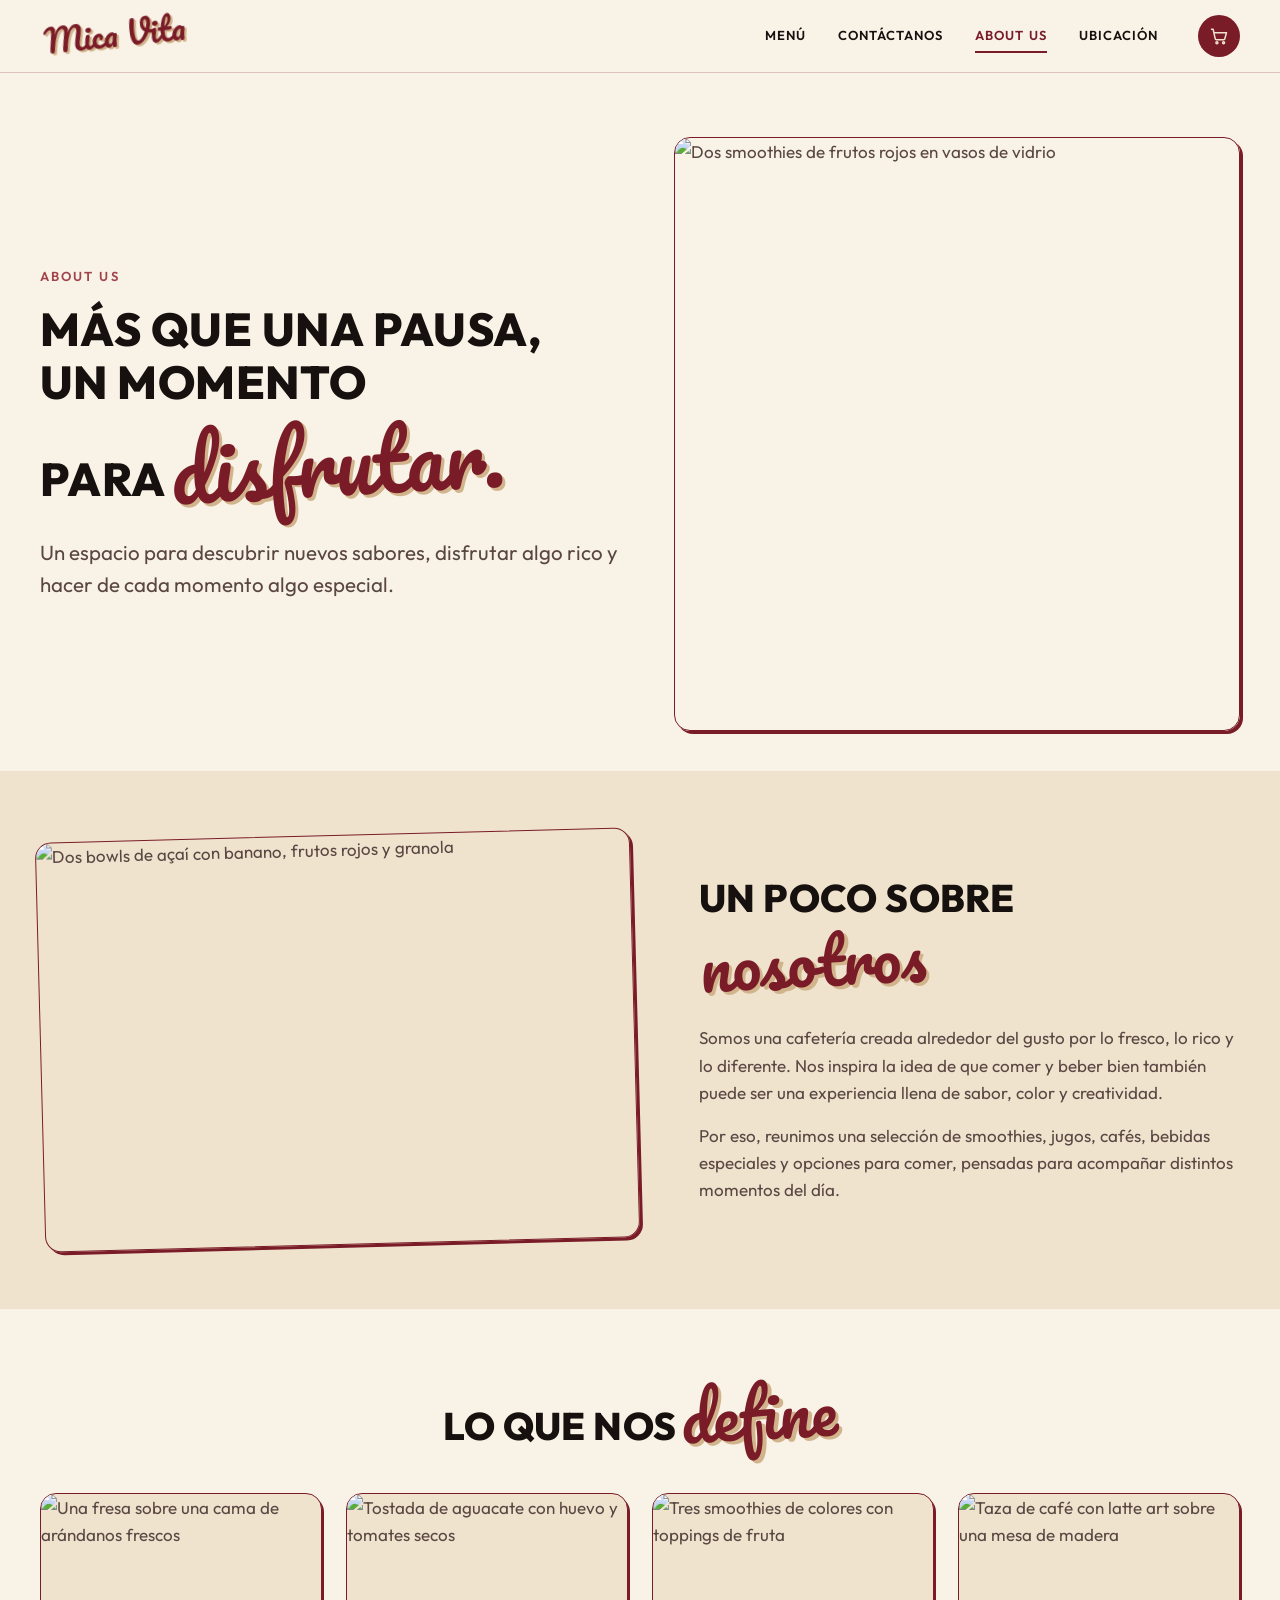
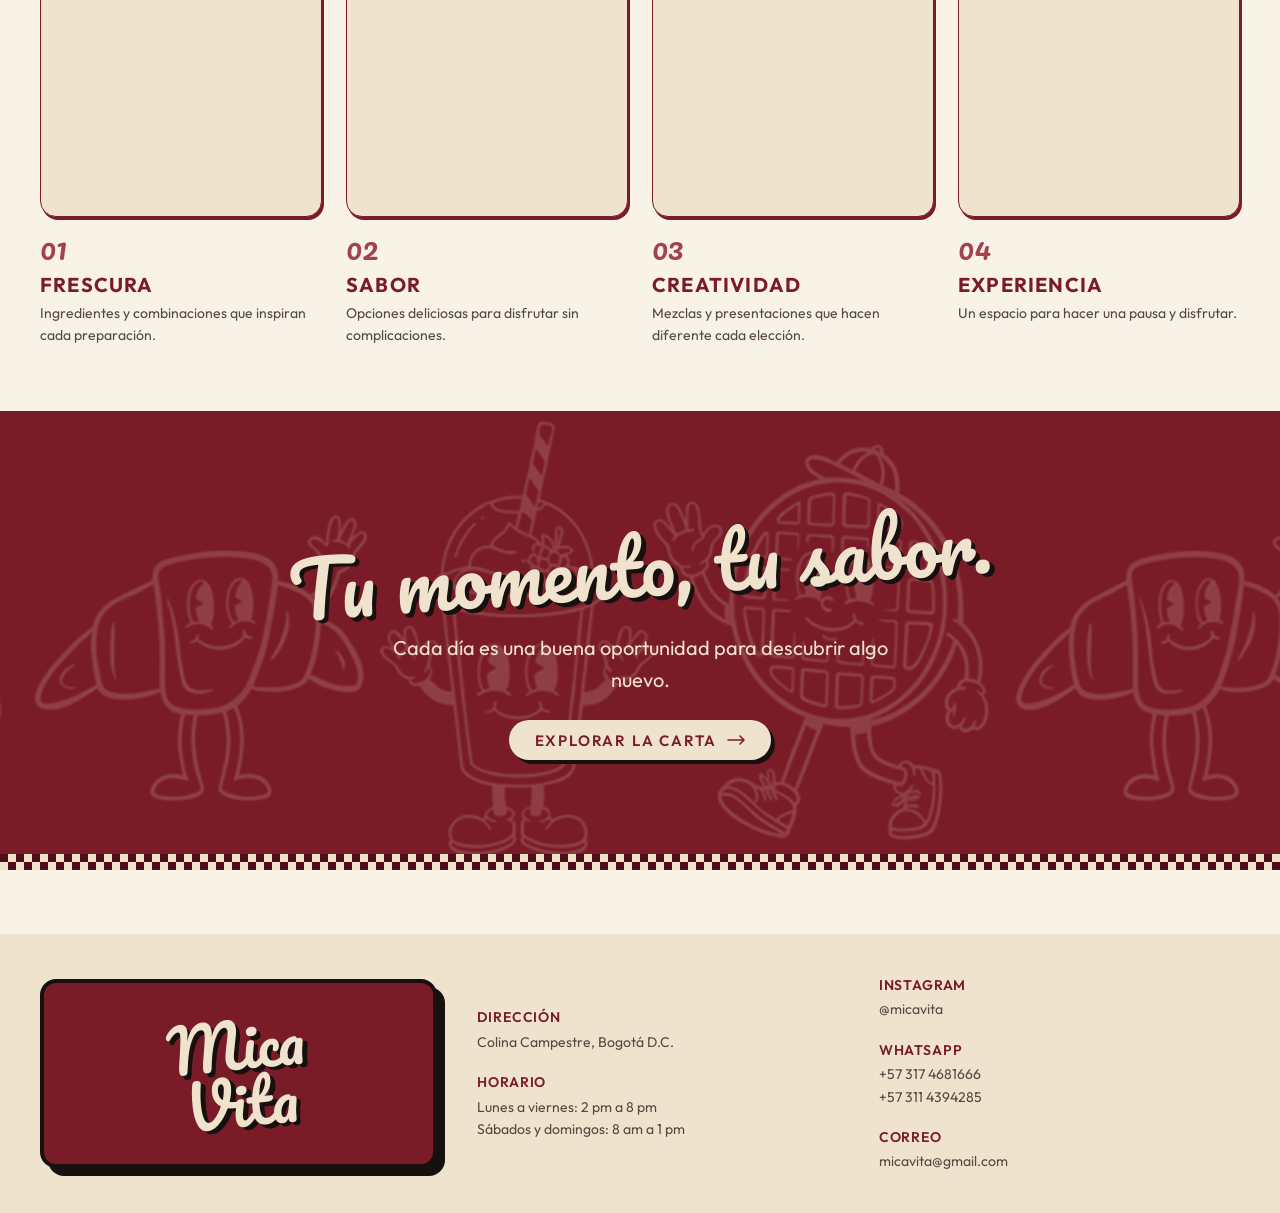
==== commit 538aefb5: "About us: fotografías nuevas de Unsplash, sin repetir imágenes del sitio Co-Authored-By: Claude Opus" ====
--- a/about.html
+++ b/about.html
@@ -38,6 +38,8 @@
   </header>
 
   <main id="contenido">
+    <!-- Fotos de About us: Unsplash (licencia libre). Autores: Sara Cervera (hero), Vicky Ng (historia),
+         Shoeib Abolhassani (frescura), Taylor Friehl (sabor), Brenda Godinez (creatividad), nameless 3791 (experiencia). -->
     <!-- SECCIÓN A · Hero -->
     <section class="ab-hero container" aria-labelledby="ab-hero-title">
       <div class="ab-hero-copy">
@@ -46,7 +48,7 @@
         <p class="ab-lead">Un espacio para descubrir nuevos sabores, disfrutar algo rico y hacer de cada momento algo especial.</p>
       </div>
       <figure class="ab-hero-photo">
-        <img src="img/about/matcha.webp" alt="Iced matcha en tazas de vidrio con porciones de torta sobre una mesa de madera" width="736" height="1286" fetchpriority="high">
+        <img src="https://images.unsplash.com/photo-1553530666-ba11a7da3888?auto=format&amp;fit=crop&amp;w=1100&amp;q=80" alt="Dos smoothies de frutos rojos en vasos de vidrio" width="1100" height="1375" fetchpriority="high">
       </figure>
     </section>
 
@@ -54,7 +56,7 @@
     <section class="ab-story" aria-labelledby="ab-story-title">
       <div class="container ab-story-inner">
         <figure class="ab-story-photo">
-          <img src="img/about/empaque.webp" alt="Portavasos de cartón con el logo de Mica Vita y vasos de la marca" width="928" height="1152" loading="lazy">
+          <img src="https://images.unsplash.com/photo-1627308594190-a057cd4bfac8?auto=format&amp;fit=crop&amp;w=1200&amp;q=80" alt="Dos bowls de açaí con banano, frutos rojos y granola" width="1200" height="800" loading="lazy">
         </figure>
         <div class="ab-story-copy">
           <h2 class="mix-title" id="ab-story-title"><span class="mix-sans">Un poco sobre</span> <span class="mix-script">nosotros</span></h2>
@@ -69,25 +71,25 @@
       <h2 class="mix-title mix-title--center" id="ab-essence-title"><span class="mix-sans">Lo que nos</span> <span class="mix-script">define</span></h2>
       <ul class="essence-grid">
         <li class="essence-card">
-          <div class="essence-media essence-media--beige"><img src="img/menu/naranja.webp" alt="Jugo de naranja recién preparado" width="600" height="700" loading="lazy"></div>
+          <div class="essence-media essence-media--photo"><img src="https://images.unsplash.com/photo-1777726832876-f65ff08b1305?auto=format&amp;fit=crop&amp;w=700&amp;q=80" alt="Una fresa sobre una cama de arándanos frescos" width="700" height="805" loading="lazy"></div>
           <span class="essence-num">01</span>
           <h3>Frescura</h3>
           <p>Ingredientes y combinaciones que inspiran cada preparación.</p>
         </li>
         <li class="essence-card">
-          <div class="essence-media essence-media--tan"><img src="img/menu/avocado-toast.webp" alt="Avocado toast con huevo sobre tostada de arroz" width="600" height="700" loading="lazy"></div>
+          <div class="essence-media essence-media--photo"><img src="https://images.unsplash.com/photo-1770306925042-05987831cb6e?auto=format&amp;fit=crop&amp;w=700&amp;q=80" alt="Tostada de aguacate con huevo y tomates secos" width="700" height="805" loading="lazy"></div>
           <span class="essence-num">02</span>
           <h3>Sabor</h3>
           <p>Opciones deliciosas para disfrutar sin complicaciones.</p>
         </li>
         <li class="essence-card">
-          <div class="essence-media essence-media--beige"><img src="img/menu/frutos-rojos.webp" alt="Smoothie de frutos rojos con semillas en vaso de vidrio" width="600" height="700" loading="lazy"></div>
+          <div class="essence-media essence-media--photo"><img src="https://images.unsplash.com/photo-1505252585461-04db1eb84625?auto=format&amp;fit=crop&amp;w=700&amp;q=80" alt="Tres smoothies de colores con toppings de fruta" width="700" height="805" loading="lazy"></div>
           <span class="essence-num">03</span>
           <h3>Creatividad</h3>
           <p>Mezclas y presentaciones que hacen diferente cada elección.</p>
         </li>
         <li class="essence-card">
-          <div class="essence-media essence-media--tan"><img src="img/menu/tinto.webp" alt="Taza de tinto sobre su plato" width="600" height="700" loading="lazy"></div>
+          <div class="essence-media essence-media--photo"><img src="https://images.unsplash.com/photo-1760175445000-0e01e193d1cd?auto=format&amp;fit=crop&amp;w=700&amp;q=80" alt="Taza de café con latte art sobre una mesa de madera" width="700" height="805" loading="lazy"></div>
           <span class="essence-num">04</span>
           <h3>Experiencia</h3>
           <p>Un espacio para hacer una pausa y disfrutar.</p>
--- a/css/components.css
+++ b/css/components.css
@@ -1272,3 +1272,20 @@
 @media (max-width: 860px) {
   .ab-hero-photo img { aspect-ratio: 4 / 3.4; }
 }
+
+/* About · tarjetas de esencia con fotografía completa */
+.essence-media--photo {
+  background: var(--color-beige);
+}
+.essence-media--photo img {
+  width: 100%;
+  height: 100%;
+  object-fit: cover;
+  filter: none;
+}
+.essence-card:hover .essence-media--photo img {
+  transform: scale(1.04);
+}
+.ab-story-photo img {
+  object-position: 50% 50%;
+}
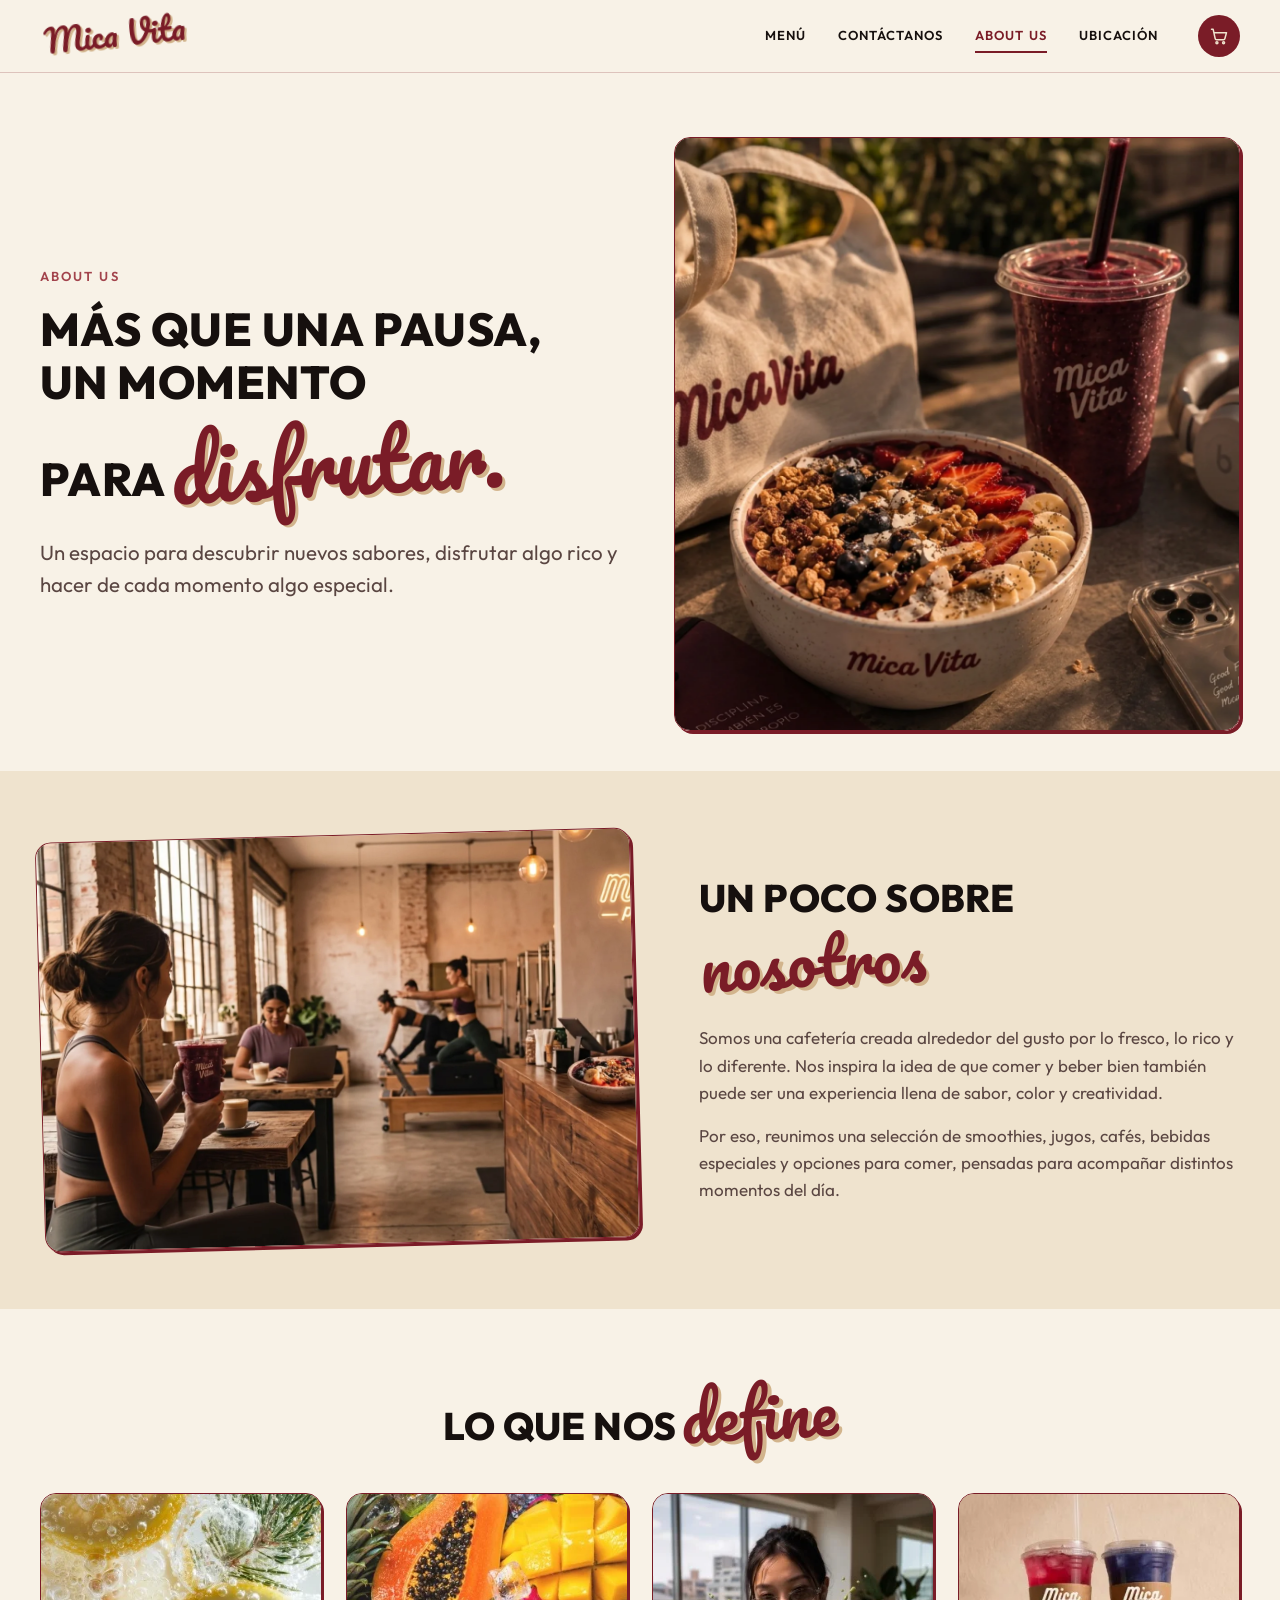
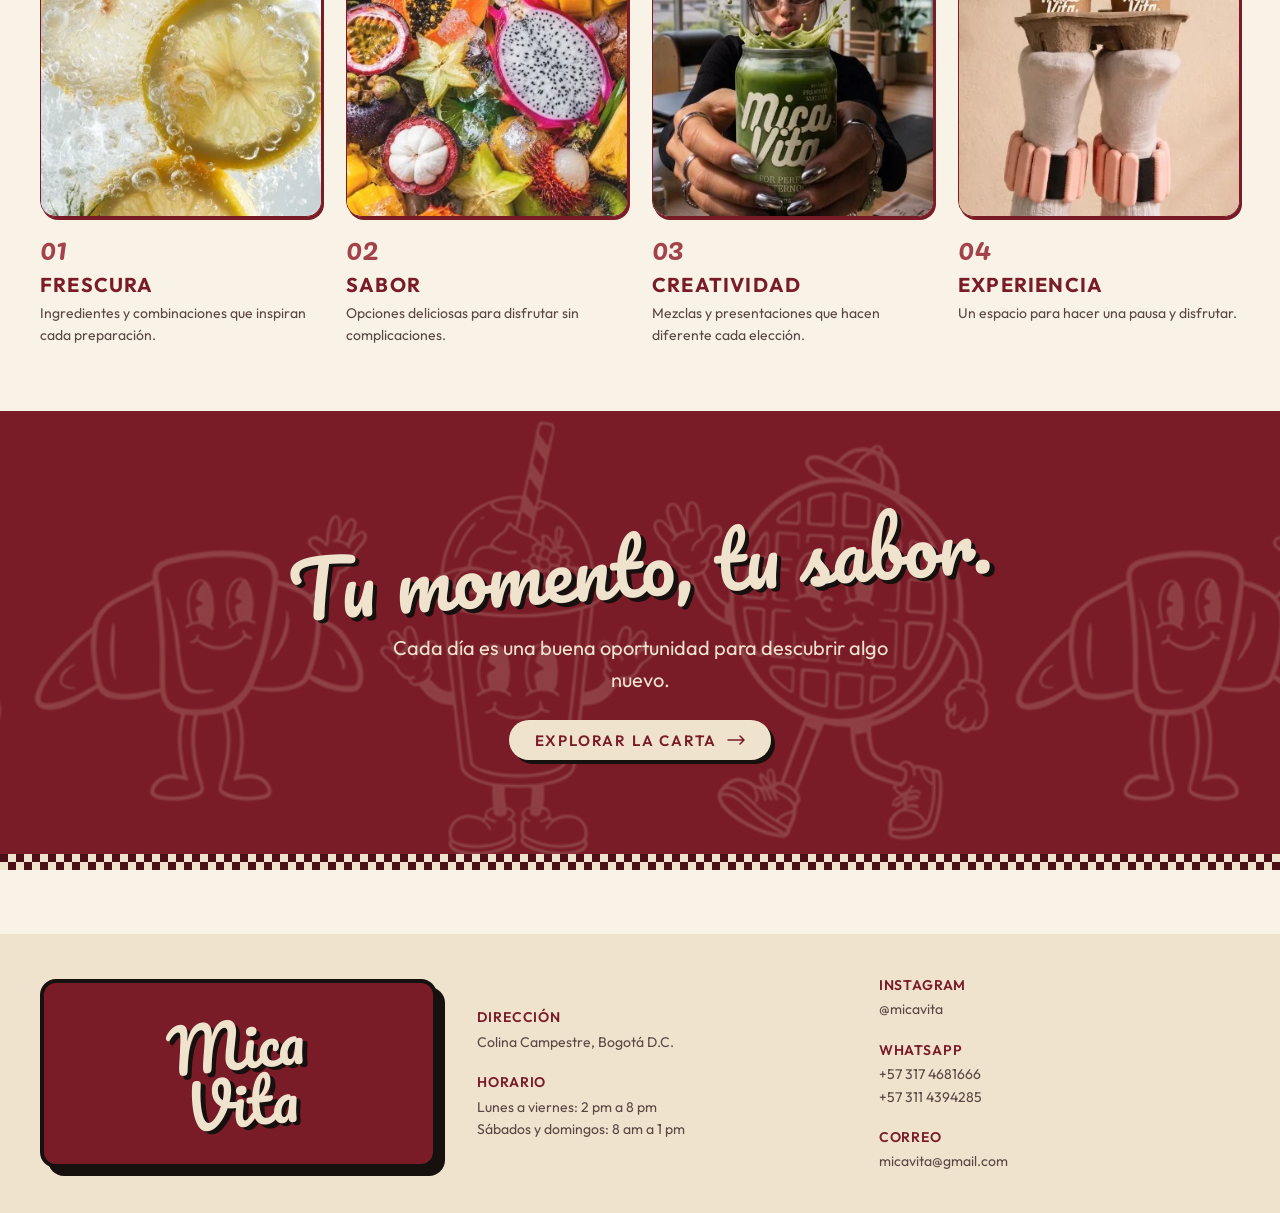
==== commit d26cde6c: "About us: fotos propias en el orden del prototipo Co-Authored-By: Claude Opus 5.5 <noreply@anthropic" ====
--- a/about.html
+++ b/about.html
@@ -48,7 +48,7 @@
         <p class="ab-lead">Un espacio para descubrir nuevos sabores, disfrutar algo rico y hacer de cada momento algo especial.</p>
       </div>
       <figure class="ab-hero-photo">
-        <img src="https://images.unsplash.com/photo-1553530666-ba11a7da3888?auto=format&amp;fit=crop&amp;w=1100&amp;q=80" alt="Dos smoothies de frutos rojos en vasos de vidrio" width="1100" height="1375" fetchpriority="high">
+        <img src="img/about/hero.webp" alt="Bowl de açaí con granola, fresas y banano junto a un smoothie y una bolsa de tela Mica Vita" width="1304" height="1282" fetchpriority="high">
       </figure>
     </section>
 
@@ -56,7 +56,7 @@
     <section class="ab-story" aria-labelledby="ab-story-title">
       <div class="container ab-story-inner">
         <figure class="ab-story-photo">
-          <img src="https://images.unsplash.com/photo-1627308594190-a057cd4bfac8?auto=format&amp;fit=crop&amp;w=1200&amp;q=80" alt="Dos bowls de açaí con banano, frutos rojos y granola" width="1200" height="800" loading="lazy">
+          <img src="img/about/cafe.webp" alt="Clienta con un smoothie Mica Vita en el café, con la clase de Pilates de fondo" width="1310" height="882" loading="lazy">
         </figure>
         <div class="ab-story-copy">
           <h2 class="mix-title" id="ab-story-title"><span class="mix-sans">Un poco sobre</span> <span class="mix-script">nosotros</span></h2>
@@ -71,25 +71,25 @@
       <h2 class="mix-title mix-title--center" id="ab-essence-title"><span class="mix-sans">Lo que nos</span> <span class="mix-script">define</span></h2>
       <ul class="essence-grid">
         <li class="essence-card">
-          <div class="essence-media essence-media--photo"><img src="https://images.unsplash.com/photo-1777726832876-f65ff08b1305?auto=format&amp;fit=crop&amp;w=700&amp;q=80" alt="Una fresa sobre una cama de arándanos frescos" width="700" height="805" loading="lazy"></div>
+          <div class="essence-media essence-media--photo"><img src="img/about/limon.webp" alt="Rodajas de limón en agua con gas" width="338" height="418" loading="lazy"></div>
           <span class="essence-num">01</span>
           <h3>Frescura</h3>
           <p>Ingredientes y combinaciones que inspiran cada preparación.</p>
         </li>
         <li class="essence-card">
-          <div class="essence-media essence-media--photo"><img src="https://images.unsplash.com/photo-1770306925042-05987831cb6e?auto=format&amp;fit=crop&amp;w=700&amp;q=80" alt="Tostada de aguacate con huevo y tomates secos" width="700" height="805" loading="lazy"></div>
+          <div class="essence-media essence-media--photo"><img src="img/about/frutas.webp" alt="Frutas tropicales frescas: papaya, mango, pitahaya y maracuyá" width="340" height="418" loading="lazy"></div>
           <span class="essence-num">02</span>
           <h3>Sabor</h3>
           <p>Opciones deliciosas para disfrutar sin complicaciones.</p>
         </li>
         <li class="essence-card">
-          <div class="essence-media essence-media--photo"><img src="https://images.unsplash.com/photo-1505252585461-04db1eb84625?auto=format&amp;fit=crop&amp;w=700&amp;q=80" alt="Tres smoothies de colores con toppings de fruta" width="700" height="805" loading="lazy"></div>
+          <div class="essence-media essence-media--photo"><img src="img/about/matcha.webp" alt="Chica sosteniendo un matcha Mica Vita en el estudio" width="341" height="417" loading="lazy"></div>
           <span class="essence-num">03</span>
           <h3>Creatividad</h3>
           <p>Mezclas y presentaciones que hacen diferente cada elección.</p>
         </li>
         <li class="essence-card">
-          <div class="essence-media essence-media--photo"><img src="https://images.unsplash.com/photo-1760175445000-0e01e193d1cd?auto=format&amp;fit=crop&amp;w=700&amp;q=80" alt="Taza de café con latte art sobre una mesa de madera" width="700" height="805" loading="lazy"></div>
+          <div class="essence-media essence-media--photo"><img src="img/about/merch.webp" alt="Dos bebidas Mica Vita sobre medias antideslizantes con pesas de tobillo" width="337" height="418" loading="lazy"></div>
           <span class="essence-num">04</span>
           <h3>Experiencia</h3>
           <p>Un espacio para hacer una pausa y disfrutar.</p>
@@ -132,6 +132,8 @@
     </div>
   </footer>
 
+  <script src="data/data.js"></script>
   <script src="js/main.js"></script>
+  <script src="js/cart.js"></script>
 </body>
 </html>
--- a/css/components.css
+++ b/css/components.css
@@ -1289,3 +1289,490 @@
 .ab-story-photo img {
   object-position: 50% 50%;
 }
+
+/* Ubicación · foto del espacio (Unsplash) */
+.lo-hero-photo img {
+  object-position: 40% 60%;
+}
+
+/* ==========================================================
+   Carrito (panel lateral) y página de pago
+   ========================================================== */
+
+/* ---------- Aviso con acción ---------- */
+.toast.has-action {
+  display: flex;
+  align-items: center;
+  gap: 14px;
+  padding-right: 10px;
+  pointer-events: auto;
+}
+.toast-action {
+  flex: none;
+  padding: 6px 14px;
+  border: 0;
+  border-radius: var(--radius-pill);
+  background: var(--color-beige);
+  color: var(--color-primary-dark);
+  font: 600 13px var(--font-sans);
+  letter-spacing: 0.06em;
+  text-transform: uppercase;
+  cursor: pointer;
+}
+.toast-action:hover { background: var(--color-white); }
+
+/* ---------- Panel del carrito ---------- */
+.cart-open,
+.cart-open body {
+  overflow: hidden;
+}
+.cart-overlay {
+  position: fixed;
+  inset: 0;
+  z-index: 90;
+  background: rgba(22, 16, 14, 0.45);
+  opacity: 0;
+  transition: opacity 0.25s ease;
+}
+.cart-overlay.is-open { opacity: 1; }
+.cart-drawer {
+  position: fixed;
+  top: 0;
+  right: 0;
+  bottom: 0;
+  z-index: 95;
+  display: flex;
+  flex-direction: column;
+  width: min(100%, 440px);
+  background: var(--color-bg);
+  border-left: 1px solid var(--color-primary);
+  box-shadow: -10px 0 30px rgba(76, 14, 23, 0.18);
+  transform: translateX(100%);
+  transition: transform 0.25s ease;
+}
+.cart-drawer.is-open { transform: translateX(0); }
+.cart-head {
+  display: flex;
+  align-items: center;
+  justify-content: space-between;
+  padding: 20px 24px 16px;
+  border-bottom: 1px solid rgba(122, 28, 39, 0.18);
+}
+.cart-title {
+  font-size: 40px;
+  line-height: 1.2;
+  text-shadow: 3px 3px 0 var(--color-tan);
+  transform: rotate(-3deg);
+}
+.cart-close {
+  display: grid;
+  place-items: center;
+  width: 40px;
+  height: 40px;
+  border: 1.5px solid var(--color-primary);
+  border-radius: 50%;
+  background: transparent;
+  color: var(--color-primary);
+  cursor: pointer;
+}
+.cart-close:hover { background: var(--color-primary); color: var(--color-beige); }
+.cart-body {
+  flex: 1;
+  overflow-y: auto;
+  padding: 8px 24px;
+}
+.cart-list {
+  margin: 0;
+  padding: 0;
+  list-style: none;
+}
+.cart-line {
+  display: grid;
+  grid-template-columns: 64px minmax(0, 1fr) auto;
+  gap: 14px;
+  align-items: center;
+  padding: 16px 0;
+  border-bottom: 1px solid rgba(122, 28, 39, 0.12);
+}
+.cart-thumb {
+  width: 64px;
+  height: 64px;
+  object-fit: contain;
+  border: 1px solid var(--color-primary);
+  border-radius: 12px;
+  background: var(--color-white);
+  padding: 4px;
+}
+.cart-line-name {
+  font-size: 15px;
+  font-weight: 600;
+  line-height: 1.3;
+  color: var(--color-black);
+}
+.cart-line-unit {
+  margin: 2px 0 8px;
+  font-size: 13px;
+  color: var(--color-text);
+}
+.qty {
+  display: inline-flex;
+  align-items: center;
+  gap: 2px;
+  border: 1px solid var(--color-primary);
+  border-radius: var(--radius-pill);
+  background: var(--color-white);
+}
+.qty-btn {
+  display: grid;
+  place-items: center;
+  width: 30px;
+  height: 30px;
+  border: 0;
+  border-radius: 50%;
+  background: transparent;
+  color: var(--color-primary);
+  font-size: 18px;
+  line-height: 1;
+  cursor: pointer;
+}
+.qty-btn:hover:not(:disabled) { background: var(--color-beige); }
+.qty-btn:disabled { opacity: 0.35; cursor: default; }
+.qty-value {
+  min-width: 22px;
+  text-align: center;
+  font-size: 15px;
+  font-weight: 600;
+  color: var(--color-black);
+  font-variant-numeric: tabular-nums;
+}
+.cart-line-side {
+  display: grid;
+  justify-items: end;
+  gap: 8px;
+}
+.cart-line-total {
+  font-size: 14px;
+  font-weight: 600;
+  color: var(--color-primary-light);
+  white-space: nowrap;
+  font-variant-numeric: tabular-nums;
+}
+.cart-remove {
+  display: grid;
+  place-items: center;
+  width: 32px;
+  height: 32px;
+  border: 0;
+  border-radius: 50%;
+  background: transparent;
+  color: var(--color-text);
+  cursor: pointer;
+}
+.cart-remove:hover { background: var(--color-beige); color: var(--color-error); }
+.cart-foot {
+  display: grid;
+  gap: 12px;
+  padding: 18px 24px calc(22px + env(safe-area-inset-bottom, 0px));
+  border-top: 1px solid rgba(122, 28, 39, 0.18);
+  background: var(--color-beige);
+}
+.cart-sum {
+  display: flex;
+  justify-content: space-between;
+  align-items: baseline;
+  font-size: 16px;
+  color: var(--color-black);
+  font-variant-numeric: tabular-nums;
+}
+.cart-sum strong {
+  font-size: 22px;
+  color: var(--color-primary);
+}
+.cart-note {
+  font-size: 13px;
+  color: var(--color-text);
+}
+.cart-foot .btn { width: 100%; }
+.cart-keep {
+  padding: 8px;
+  border: 0;
+  background: transparent;
+  color: var(--color-primary);
+  font: 600 13px var(--font-sans);
+  letter-spacing: 0.08em;
+  text-transform: uppercase;
+  text-decoration: underline;
+  text-underline-offset: 4px;
+  cursor: pointer;
+}
+.cart-empty {
+  display: grid;
+  justify-items: center;
+  gap: 8px;
+  padding: 48px 8px;
+  text-align: center;
+}
+.cart-empty-title {
+  font-family: var(--font-script);
+  font-size: 30px;
+  line-height: 1.3;
+  color: var(--color-primary);
+}
+.cart-empty .btn { margin-top: 12px; }
+
+/* ---------- Página de pago ---------- */
+.checkout-head {
+  padding-block: var(--space-6) var(--space-4);
+}
+.checkout-head .mix-title { margin-bottom: var(--space-4); }
+.steps {
+  display: flex;
+  flex-wrap: wrap;
+  gap: 10px 28px;
+  margin: 0;
+  padding: 0;
+  list-style: none;
+  counter-reset: step;
+}
+.steps li {
+  display: flex;
+  align-items: center;
+  gap: 10px;
+  font-size: 13px;
+  font-weight: 600;
+  letter-spacing: 0.08em;
+  text-transform: uppercase;
+  color: var(--color-text);
+  counter-increment: step;
+}
+.steps li::before {
+  content: counter(step);
+  display: grid;
+  place-items: center;
+  width: 28px;
+  height: 28px;
+  border: 1.5px solid var(--color-primary);
+  border-radius: 50%;
+  color: var(--color-primary);
+}
+.steps li.is-done::before { content: "✓"; background: var(--color-beige); }
+.steps li.is-current { color: var(--color-primary); }
+.steps li.is-current::before { background: var(--color-primary); color: var(--color-beige); }
+
+.checkout-layout {
+  display: grid;
+  grid-template-columns: minmax(0, 1.4fr) minmax(0, 1fr);
+  gap: var(--space-5);
+  align-items: start;
+  padding-bottom: var(--space-5);
+}
+.checkout-layout[hidden] { display: none; }
+.checkout-form { display: grid; gap: var(--space-4); }
+.checkout-box {
+  margin: 0;
+  padding: var(--space-4);
+  border: 1px solid var(--color-primary);
+  border-radius: var(--radius-md);
+  background: var(--color-white);
+  box-shadow: 3px 3px 0 var(--color-tan);
+  min-width: 0;
+}
+.checkout-legend {
+  display: flex;
+  align-items: center;
+  gap: 10px;
+  padding: 0 8px;
+  font-size: 15px;
+  font-weight: 700;
+  letter-spacing: 0.08em;
+  text-transform: uppercase;
+  color: var(--color-black);
+}
+.checkout-legend span {
+  display: grid;
+  place-items: center;
+  width: 28px;
+  height: 28px;
+  border-radius: 50%;
+  background: var(--color-primary);
+  color: var(--color-beige);
+  font-size: 14px;
+}
+.checkout-box .form { margin-top: var(--space-3); }
+.optional {
+  font-weight: 400;
+  letter-spacing: 0;
+  text-transform: none;
+  color: var(--color-text);
+}
+.pickup {
+  display: flex;
+  gap: var(--space-3);
+  align-items: center;
+  margin-top: var(--space-3);
+}
+.visit-pin--sm { width: 48px; height: 48px; }
+.visit-pin--sm svg { width: 24px; height: 24px; }
+.pickup-title { font-weight: 700; color: var(--color-black); }
+.pickup-text { font-size: var(--fs-small); }
+
+.pay-options {
+  display: grid;
+  grid-template-columns: 1fr 1fr;
+  gap: var(--space-3);
+  margin-top: var(--space-3);
+}
+.pay-option { position: relative; cursor: pointer; }
+.pay-option input {
+  position: absolute;
+  opacity: 0;
+  pointer-events: none;
+}
+.pay-card {
+  display: grid;
+  gap: 4px;
+  height: 100%;
+  padding: 16px 18px 16px 48px;
+  border: 1.5px solid rgba(122, 28, 39, 0.35);
+  border-radius: 14px;
+  background: var(--color-bg);
+  position: relative;
+  transition: border-color 0.2s ease, box-shadow 0.2s ease, background-color 0.2s ease;
+}
+.pay-card::before {
+  content: "";
+  position: absolute;
+  left: 16px;
+  top: 18px;
+  width: 18px;
+  height: 18px;
+  border: 1.5px solid var(--color-primary);
+  border-radius: 50%;
+  background: var(--color-white);
+}
+.pay-option input:checked + .pay-card {
+  border-color: var(--color-primary);
+  background: var(--color-beige);
+  box-shadow: 3px 3px 0 var(--color-primary);
+}
+.pay-option input:checked + .pay-card::before {
+  background: var(--color-primary);
+  box-shadow: inset 0 0 0 3px var(--color-white);
+}
+.pay-option input:focus-visible + .pay-card {
+  outline: 2px solid var(--color-primary-light);
+  outline-offset: 3px;
+}
+.pay-name { font-weight: 700; color: var(--color-black); }
+.pay-desc { font-size: 13px; line-height: 1.45; }
+.checkout-notes { margin-top: var(--space-4); }
+.checkout-submit { justify-self: start; min-height: 48px; padding-inline: 34px; }
+.checkout-submit:disabled { opacity: 0.45; cursor: not-allowed; }
+
+.order-box {
+  position: sticky;
+  top: calc(var(--header-h) + 24px);
+  padding: var(--space-4);
+  border: 1px solid var(--color-primary);
+  border-radius: var(--radius-md);
+  background: var(--color-beige);
+  box-shadow: var(--shadow-retro);
+}
+.order-title {
+  margin-bottom: var(--space-2);
+  font-size: 40px;
+  text-shadow: 3px 3px 0 var(--color-tan);
+  transform: rotate(-3deg);
+  transform-origin: left;
+}
+.order-totals {
+  display: grid;
+  gap: 8px;
+  padding-top: var(--space-3);
+}
+.cart-sum--total {
+  padding-top: 10px;
+  border-top: 1px solid rgba(122, 28, 39, 0.25);
+  font-weight: 600;
+}
+
+/* ---------- Confirmación ---------- */
+.checkout-done { padding-bottom: var(--space-5); }
+.done-card {
+  display: grid;
+  justify-items: center;
+  gap: var(--space-3);
+  width: min(100%, 640px);
+  margin-inline: auto;
+  padding: var(--space-5) var(--space-4);
+  border: 1px solid var(--color-primary);
+  border-radius: var(--radius-md);
+  background: var(--color-beige);
+  box-shadow: 6px 6px 0 var(--color-primary);
+  text-align: center;
+}
+.done-check {
+  display: grid;
+  place-items: center;
+  width: 72px;
+  height: 72px;
+  border-radius: 50%;
+  background: var(--color-success);
+  color: var(--color-white);
+  box-shadow: 3px 3px 0 var(--color-black);
+}
+.done-title {
+  font-size: clamp(36px, 5vw, 52px);
+  text-shadow: 3px 3px 0 var(--color-tan);
+  outline: none;
+}
+.done-lead { font-size: 18px; }
+.done-list {
+  width: 100%;
+  margin: 0;
+  padding: 0;
+  list-style: none;
+  text-align: left;
+}
+.done-list li {
+  display: flex;
+  justify-content: space-between;
+  gap: 12px;
+  padding: 8px 0;
+  border-bottom: 1px solid rgba(122, 28, 39, 0.15);
+  font-variant-numeric: tabular-nums;
+}
+.done-card .cart-sum { width: 100%; }
+.done-meta { font-size: var(--fs-small); }
+.done-help { font-weight: 600; color: var(--color-black); }
+.done-actions {
+  display: grid;
+  justify-items: center;
+  gap: 12px;
+  margin-top: var(--space-2);
+}
+.done-back {
+  font-size: 13px;
+  font-weight: 600;
+  letter-spacing: 0.08em;
+  text-transform: uppercase;
+  color: var(--color-primary);
+  text-underline-offset: 4px;
+}
+
+@media (max-width: 960px) {
+  .checkout-layout { grid-template-columns: 1fr; }
+  .order-box { position: static; order: -1; }
+}
+@media (max-width: 560px) {
+  .pay-options { grid-template-columns: 1fr; }
+  .checkout-box { padding: var(--space-3); }
+  .checkout-submit { justify-self: stretch; }
+  .cart-head, .cart-body, .cart-foot { padding-inline: 16px; }
+}
+.cart-drawer[hidden],
+.cart-overlay[hidden] { display: none; }
+.toast.has-action { width: max-content; max-width: calc(100vw - 32px); }
+@media (max-width: 560px) {
+  .toast.has-action { width: calc(100vw - 32px); justify-content: space-between; }
+}
